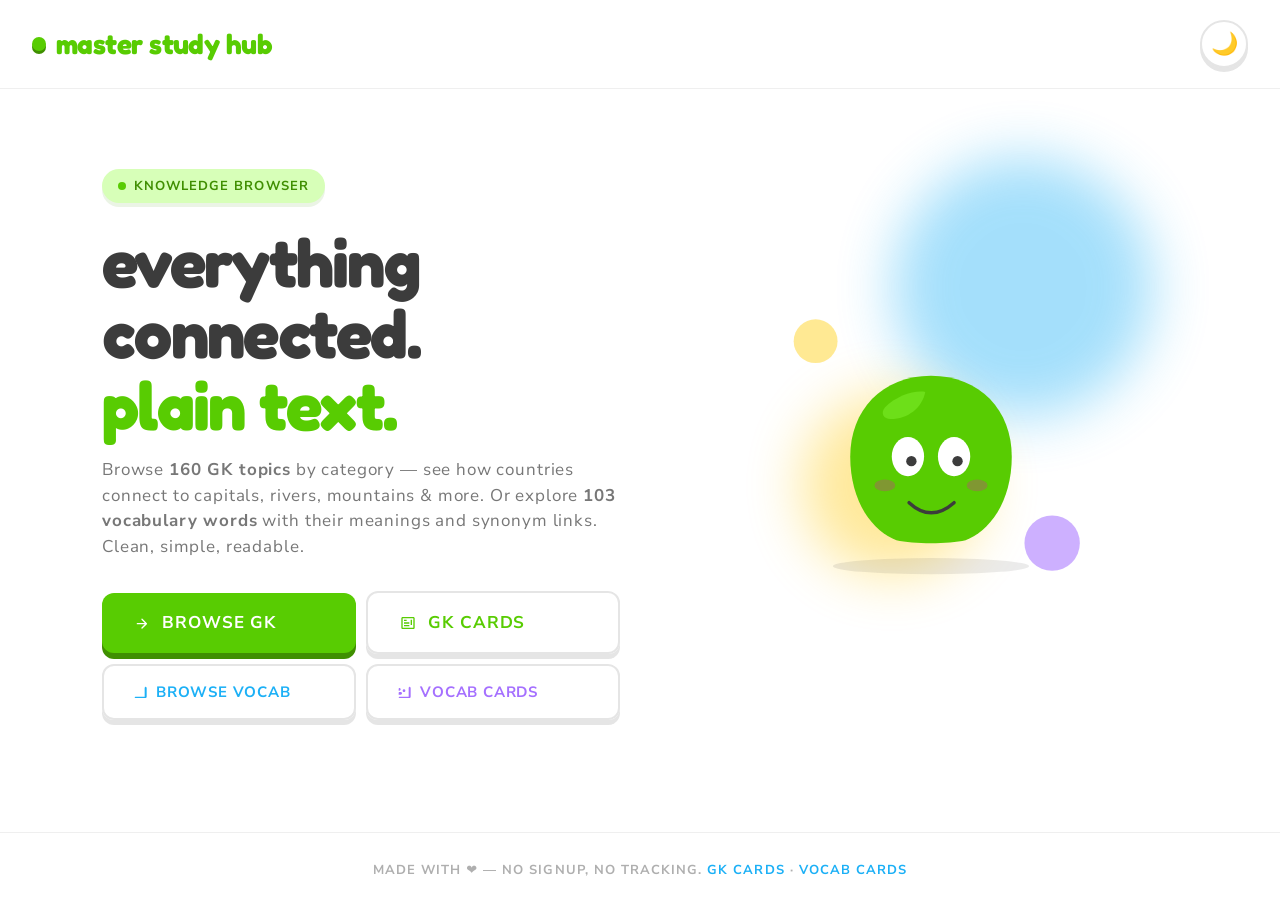
==== index.html @ 4ea1b008 "Move browsers to separate pages, keep landing page as pure hub index.html is now a clean landing pag" ====
<!DOCTYPE html>
<html lang="en">
<head>
    <meta charset="UTF-8">
    <meta name="viewport" content="width=device-width, initial-scale=1.0, viewport-fit=cover">
    <meta name="description" content="Master Study Hub — browse 160 GK topics and 103 vocabulary words with flashcard decks and connection browsers.">
    <meta name="theme-color" content="#58cc02">
    <title>Master Study Hub</title>

    <link rel="preconnect" href="https://fonts.googleapis.com">
    <link rel="preconnect" href="https://fonts.gstatic.com" crossorigin>
    <link href="https://fonts.googleapis.com/css2?family=Fredoka:wght@700&family=Nunito+Sans:wght@400;600;700;800&display=swap" rel="stylesheet">

    <link rel="stylesheet" href="./landing.css">
    <style>
        /* Hero CTA row — 4 buttons in a 2x2 grid on desktop, stacked on mobile */
        .hero-cta-row {
            display: grid !important;
            grid-template-columns: 1fr 1fr;
            gap: 10px;
            max-width: 520px;
        }

        /* Card buttons — outlined style to distinguish from browse buttons */
        .btn-cta-primary--cards {
            background: transparent !important;
            color: var(--color-duo-green) !important;
            border: 2px solid var(--color-cloud-gray) !important;
            box-shadow: 0 5px 0 var(--color-cloud-gray) !important;
        }
        .btn-cta-primary--cards:hover {
            background: var(--color-duo-green-light) !important;
            border-color: var(--color-duo-green) !important;
        }
        .btn-cta-secondary--cards {
            background: transparent !important;
            color: var(--color-grape-soda) !important;
            border: 2px solid var(--color-cloud-gray) !important;
            box-shadow: 0 5px 0 var(--color-cloud-gray) !important;
        }
        .btn-cta-secondary--cards:hover {
            background: rgba(165, 112, 255, 0.12) !important;
            border-color: var(--color-grape-soda) !important;
        }

        @media (max-width: 480px) {
            .hero-cta-row {
                grid-template-columns: 1fr;
            }
        }
    </style>
</head>
<body data-theme="light">

    <div class="page-backdrop" aria-hidden="true"></div>

    <header class="topbar" role="banner">
        <a href="./index.html" class="brand" aria-label="Master Study Hub — home">
            <span class="brand-dot" aria-hidden="true"></span>
            <span>master study hub</span>
        </a>
        <button id="theme-toggle" class="theme-toggle" type="button" aria-label="Switch to dark mode" title="Switch theme">🌙</button>
    </header>

    <main id="main-content">

        <!-- Hero -->
        <section class="hero" aria-labelledby="hero-title">
            <div class="hero-blob-layer hero-blob-layer--back" aria-hidden="true"></div>
            <div class="hero-blob-layer hero-blob-layer--mid" aria-hidden="true"></div>
            <div class="hero-copy">
                <span class="hero-eyebrow">
                    <span class="pulse" aria-hidden="true"></span>
                    <span>knowledge browser</span>
                </span>
                <h1 id="hero-title" class="hero-title">
                    <span class="hero-line" data-delay="0">everything connected.</span><br>
                    <span class="hero-line accent" data-delay="200">plain text.</span>
                </h1>
                <p class="hero-subhead">
                    Browse <strong>160 GK topics</strong> by category — see how countries connect to capitals, rivers, mountains &amp; more.
                    Or explore <strong>103 vocabulary words</strong> with their meanings and synonym links. Clean, simple, readable.
                </p>
                <div class="hero-cta-row">
                    <a class="btn-cta-primary" href="./gk-browse.html">
                        <svg width="16" height="16" viewBox="0 0 24 24" aria-hidden="true">
                            <path fill="currentColor" d="M5 12h11.17l-4.88-4.88c-.39-.39-.39-1.03 0-1.42a.9959.9959 0 0 1 1.41 0l6.59 6.59a.9959.9959 0 0 1 0 1.41l-6.59 6.59a.9959.9959 0 0 1-1.41-0.0001c-.39-.39-.39-1.02 0-1.41L16.17 14H5c-.55 0-1-.45-1-1s.45-1 1-1z"/>
                        </svg>
                        <span>Browse GK</span>
                    </a>
                    <a class="btn-cta-primary btn-cta-primary--cards" href="./gk.html">
                        <svg width="16" height="16" viewBox="0 0 24 24" aria-hidden="true">
                            <path fill="currentColor" d="M20 3H4c-1.1 0-2 .9-2 2v14c0 1.1.9 2 2 2h16c1.1 0 2-.9 2-2V5c0-1.1-.9-2-2-2zm0 16H4V5h16v14zM6 7h4v2H6zm0 4h8v2H6zm0 4h8v2H6zm10 0h2V7h-2z"/>
                        </svg>
                        <span>GK Cards</span>
                    </a>
                    <a class="btn-cta-secondary" href="./vocab-browse.html">
                        <svg width="16" height="16" viewBox="0 0 24 24" aria-hidden="true">
                            <path fill="currentColor" d="M21 4c-1.1 0-2 .9-2 2v13H5c-.55 0-1 .45-1 1s.45 1 1 1h15c1.1 0 2-.9 2-2V6c0-1.1-.9-2-2-2z"/>
                        </svg>
                        <span>Browse Vocab</span>
                    </a>
                    <a class="btn-cta-secondary btn-cta-secondary--cards" href="./vocab.html">
                        <svg width="16" height="16" viewBox="0 0 24 24" aria-hidden="true">
                            <path fill="currentColor" d="M21 4c-1.1 0-2 .9-2 2v13H5c-.55 0-1 .45-1 1s.45 1 1 1h15c1.1 0 2-.9 2-2V6c0-1.1-.9-2-2-2zm-9 4c1.1 0 2 .9 2 2s-.9 2-2 2-2-.9-2-2 .9-2 2-2zM5 6c1.1 0 2 .9 2 2s-.9 2-2 2H4V7c0-.55.45-1 1-1zm0 6h2c1.1 0 2 .9 2 2s-.9 2-2 2H4v-3c0-.55.45-1 1-1z"/>
                        </svg>
                        <span>Vocab Cards</span>
                    </a>
                </div>
            </div>
            <div class="hero-art" aria-hidden="true">
                <svg viewBox="0 0 520 520" xmlns="http://www.w3.org/2000/svg">
                    <circle class="float-a" cx="60" cy="80" r="38" fill="#ffe066" opacity="0.7"/>
                    <circle class="float-b" cx="470" cy="430" r="48" fill="#a570ff" opacity="0.55"/>
                    <ellipse cx="260" cy="470" rx="170" ry="14" fill="#3c3c3c" opacity="0.10"/>
                    <g class="float-c" transform-origin="260 290">
                        <path d="M120 280 C120 200, 175 140, 260 140 C345 140, 400 200, 400 280 C400 360, 360 410, 320 425 C290 432, 230 432, 200 425 C160 410, 120 360, 120 280 Z" fill="#58cc02"/>
                        <path d="M180 195 C200 175, 230 165, 250 168 C245 195, 220 215, 190 215 C178 215, 172 205, 180 195 Z" fill="#7fee2c" opacity="0.55"/>
                        <ellipse cx="220" cy="280" rx="28" ry="34" fill="#ffffff"/>
                        <ellipse cx="300" cy="280" rx="28" ry="34" fill="#ffffff"/>
                        <circle cx="226" cy="288" r="9" fill="#3c3c3c"/>
                        <circle cx="306" cy="288" r="9" fill="#3c3c3c"/>
                        <ellipse cx="180" cy="330" rx="18" ry="10" fill="#cc348d" opacity="0.35"/>
                        <ellipse cx="340" cy="330" rx="18" ry="10" fill="#cc348d" opacity="0.35"/>
                        <path d="M222 360 Q260 395 300 360" fill="none" stroke="#3c3c3c" stroke-width="6" stroke-linecap="round"/>
                    </g>
                </svg>
            </div>
        </section>

    </main>

    <footer class="landing-footer" role="contentinfo">
        Made with <span aria-hidden="true">❤️</span> — no signup, no tracking.
        <a href="./gk.html">GK Cards</a> · <a href="./vocab.html">Vocab Cards</a>
    </footer>

    <script src="./landing.js"></script>
</body>
</html>
---- landing.css ----
/* landing.css — Landing / login page stylesheet.
 *
 * SELF-CONTAINED: does NOT @import styles.css. styles.css declares
 * body-level mobile-app constraints (overflow:hidden, height:100dvh,
 * display:flex, justify-content:center). The landing page is a
 * scrolling marketing layout, so we ship our own :root tokens and
 * our own body styles. Both files re-declare the same Duolingo-
 * inspired colors (--color-duo-green etc.) coming from
 * design/variables.css — the duplication is intentional so each
 * page boots correctly when opened standalone on file://.
 *
 * No new tokens are introduced into /design. New scoped tokens
 * for the landing page (shadows, gradients, motion) live ONLY
 * inside this file so the design system stays untouched per
 * rules.md Section 5 / minimal-scope.
 */

/* ================================================================
   ANIMATION SYSTEM — Layered parallax, 3D tilt, scroll reveals
   ================================================================ */

/* --- 1. Design Tokens (scoped re-declaration) --- */
:root {
    /* From design/DESIGN.md — same values used everywhere */
    --color-duo-green: #58cc02;
    --color-sky-blue: #1cb0f6;
    --color-duo-green-light: #d7ffb8;
    --color-sunshine-yellow: #ffc700;
    --color-grape-soda: #a570ff;
    --color-bubblegum-pink: #cc348d;
    --color-snow-white: #ffffff;
    --color-cloud-gray: #e5e5e5;
    --color-silver: #afafaf;
    --color-graphite: #777777;
    --color-charcoal: #4b4b4b;
    --color-almost-black: #3c3c3c;

    /* Deeper hue for the 3D-button solid bottom shadow */
    --shadow-primary-green: #3f8f01;
    --shadow-primary-blue: #0e8fcc;

    /* Deeper / darker variants of duo-green & yellow used as hover
       backgrounds and stat-tile text colors. Scoped to :root in
       landing.css; design/variables.css is untouched per rules.md §5. */
    --color-duo-green-dark: #4eb002;
    --color-shadow-primary-green: #3f8f01;
    --color-sunshine-yellow-darker: #d18b00;

    /* Typography — same fallbacks as styles.css (no real 'feather' or
       'din-round' fonts; we substitute Fredoka and Nunito Sans from
       Google Fonts on the landing page) */
    --font-feather: 'Fredoka', ui-sans-serif, system-ui, -apple-system, BlinkMacSystemFont, "Segoe UI", Roboto, sans-serif;
    --font-din-round: 'Nunito Sans', ui-sans-serif, system-ui, -apple-system, BlinkMacSystemFont, "Segoe UI", Roboto, sans-serif;

    /* Layout knobs */
    --radius-xl: 16px;
    --radius-buttons: 12px;
    --radius-cards: 16px;

    /* Scoped landing-only tokens — DO NOT promote to /design */
    --motion-press-translate: 5px;
    --motion-rise-distance: 24px;
}

/* --- 2. Reset / base --- */
*, *::before, *::after { box-sizing: border-box; }

html, body {
    margin: 0;
    padding: 0;
    background-color: var(--color-snow-white);
    color: var(--color-almost-black);
    font-family: var(--font-din-round);
    letter-spacing: 0.053em;
    -webkit-font-smoothing: antialiased;
    -webkit-text-size-adjust: 100%;
    scroll-behavior: smooth;
}

body {
    min-height: 100dvh;
    overflow-x: hidden;
}

/* Subtle dotted/lined grain on the page so it does not feel sterile.
   Built with radial-gradient — no network fetch, no extra HTTP cache
   partition, no extension drift. Reads as "playful background" not
   "office letterhead". */
.page-backdrop {
    position: fixed;
    inset: 0;
    z-index: -2;
    background-color: var(--color-snow-white);
    background-image:
        radial-gradient(circle at 12% 8%, rgba(88, 204, 2, 0.08) 0, transparent 35%),
        radial-gradient(circle at 92% 12%, rgba(28, 176, 246, 0.07) 0, transparent 38%),
        radial-gradient(circle at 8% 92%, rgba(255, 199, 0, 0.10) 0, transparent 30%),
        radial-gradient(circle at 88% 88%, rgba(165, 112, 255, 0.10) 0, transparent 30%);
    pointer-events: none;
}

a { color: var(--color-sky-blue); text-decoration: none; }

/* --- 3. Top bar (minimal — theme toggle + brand) --- */
.topbar {
    position: sticky;
    top: 0;
    z-index: 50;
    display: flex;
    align-items: center;
    justify-content: space-between;
    padding: 20px 32px;
    background: rgba(255, 255, 255, 0.85);
    backdrop-filter: saturate(180%) blur(12px);
    -webkit-backdrop-filter: saturate(180%) blur(12px);
    border-bottom: 1px solid rgba(229, 229, 229, 0.6);
    gap: 16px;
}

.brand {
    font-family: var(--font-feather);
    font-size: 28px;
    font-weight: 700;
    color: var(--color-duo-green);
    letter-spacing: -0.02em;
    display: inline-flex;
    align-items: center;
    gap: 10px;
}

.brand-dot {
    width: 14px;
    height: 14px;
    border-radius: 50%;
    background: var(--color-duo-green);
    box-shadow: 0 3px 0 var(--shadow-primary-green);
    display: inline-block;
}

.theme-toggle {
    background: var(--color-snow-white);
    border: 2px solid var(--color-cloud-gray);
    width: 48px;
    height: 48px;
    border-radius: 50%;
    font-size: 22px;
    cursor: pointer;
    display: inline-flex;
    align-items: center;
    justify-content: center;
    transition: transform 0.15s ease, box-shadow 0.15s ease, background-color 0.2s ease;
    color: var(--color-almost-black);
    box-shadow: 0 4px 0 var(--color-cloud-gray);
    font-family: var(--font-din-round);
    padding: 0;
}

.theme-toggle:hover {
    background: var(--color-duo-green-light);
}

.theme-toggle:active, .theme-toggle.is-pressed {
    transform: translateY(4px);
    box-shadow: 0 0 0 transparent;
}

/* --- 4. Hero --- */
.hero {
    position: relative;
    width: 100%;
    max-width: var(--page-max-width, 1140px);
    margin: 0 auto;
    padding: 80px 32px 48px;
    display: grid;
    grid-template-columns: 1.05fr 1fr;
    gap: 64px;
    align-items: center;
    overflow: hidden;
}.hero-copy { position: relative; z-index: 3; }

/* Parallax layers inside hero */
.hero-blob-layer {
    position: absolute;
    border-radius: 50%;
    filter: blur(28px);
    opacity: 0.40;
    pointer-events: none;
    will-change: transform;
    transition: transform 0.1s linear;
}
.hero-blob-layer--back {
    width: 260px; height: 260px;
    background: var(--color-sky-blue);
    top: 10%; right: 5%;
    z-index: 0;
    animation: blobFloat 8s ease-in-out infinite;
    transform: translateY(var(--parallax-0, 0));
}
.hero-blob-layer--mid {
    width: 180px; height: 180px;
    background: var(--color-sunshine-yellow);
    top: 45%; right: 20%;
    z-index: 1;
    animation: blobFloat 6s ease-in-out infinite 1s;
    transform: translateY(var(--parallax-1, 0));
}

@keyframes heroInLeft {
    from { opacity: 0; transform: translateY(20px); }
    to   { opacity: 1; transform: translateY(0); }
}

.hero-eyebrow {
    display: inline-flex;
    align-items: center;
    gap: 8px;
    padding: 8px 16px;
    border-radius: 999px;
    background: var(--color-duo-green-light);
    color: var(--shadow-primary-green);
    font-weight: 700;
    font-size: 13px;
    text-transform: uppercase;
    letter-spacing: 0.08em;
    box-shadow: 0 4px 0 rgba(63, 143, 1, 0.10);
    animation: popIn 0.5s cubic-bezier(0.16, 1, 0.3, 1) 0.05s both;
}

.hero-eyebrow .pulse {
    width: 8px; height: 8px; border-radius: 50%;
    background: var(--color-duo-green);
    box-shadow: 0 0 0 0 rgba(88, 204, 2, 0.45);
    animation: pulseDot 1.6s ease-in-out infinite;
}
@keyframes pulseDot {
    0%   { box-shadow: 0 0 0 0 rgba(88, 204, 2, 0.45); }
    70%  { box-shadow: 0 0 0 10px rgba(88, 204, 2, 0); }
    100% { box-shadow: 0 0 0 0 rgba(88, 204, 2, 0); }
}

.hero-title {
    font-family: var(--font-feather);
    font-weight: 700;
    font-size: clamp(44px, 6vw, 68px);
    line-height: 1.05;
    letter-spacing: -0.025em;
    color: var(--color-almost-black);
    margin: 24px 0 16px;
}

.hero-title .accent {
    color: var(--color-duo-green);
}

.hero-title .accent-blue {
    color: var(--color-sky-blue);
}

.hero-subhead {
    font-size: 17px;
    line-height: 1.5;
    color: var(--color-graphite);
    margin: 0 0 32px;
    max-width: 520px;
    opacity: 0;
    animation: revealUp 0.6s cubic-bezier(0.16, 1, 0.3, 1) 0.55s both;
}

.hero-cta-row {
    display: flex;
    flex-wrap: wrap;
    align-items: center;
    gap: 16px;
    opacity: 0;
    animation: revealUp 0.6s cubic-bezier(0.16, 1, 0.3, 1) 0.70s both;
}

.btn-cta-primary {
    display: inline-flex;
    align-items: center;
    gap: 12px;
    padding: 18px 32px;
    background-color: var(--color-duo-green);
    color: var(--color-snow-white);
    font-family: var(--font-din-round);
    font-weight: 700;
    font-size: 17px;
    letter-spacing: 0.053em;
    text-transform: uppercase;
    border-radius: var(--radius-buttons);
    border: none;
    cursor: pointer;
    box-shadow: 0 6px 0 var(--shadow-primary-green);
    transition: transform 0.12s ease, box-shadow 0.12s ease, background-color 0.2s ease;
    text-decoration: none;
    min-height: 60px;
}

.btn-cta-primary:hover { background-color: var(--color-duo-green-dark); }
.btn-cta-primary:active, .btn-cta-primary.is-pressed {
    transform: translateY(6px);
    box-shadow: 0 0 0 transparent;
}

.btn-cta-secondary {
    display: inline-flex;
    align-items: center;
    gap: 8px;
    padding: 16px 28px;
    background: transparent;
    color: var(--color-sky-blue);
    font-family: var(--font-din-round);
    font-weight: 700;
    font-size: 15px;
    letter-spacing: 0.053em;
    text-transform: uppercase;
    border-radius: var(--radius-buttons);
    border: 2px solid var(--color-cloud-gray);
    cursor: pointer;
    text-decoration: none;
    transition: transform 0.12s ease, box-shadow 0.12s ease, background-color 0.2s ease, border-color 0.2s ease;
    box-shadow: 0 5px 0 var(--color-cloud-gray);
    min-height: 56px;
}

.btn-cta-secondary:hover {
    background: rgba(28, 176, 246, 0.06);
    border-color: var(--color-sky-blue);
}
.btn-cta-secondary:active, .btn-cta-secondary.is-pressed {
    transform: translateY(5px);
    box-shadow: 0 0 0 transparent;
}

.hero-trust {
    display: flex;
    align-items: center;
    gap: 14px;
    margin-top: 28px;
    font-size: 13px;
    color: var(--color-graphite);
    font-weight: 700;
    text-transform: uppercase;
    letter-spacing: 0.08em;
    opacity: 0;
    animation: revealUp 0.6s cubic-bezier(0.16, 1, 0.3, 1) 0.85s both;
}

/* Avatar stagger pop-in */
.avatar-stack .avatar:nth-child(1) { animation: popIn 0.4s cubic-bezier(0.16, 1, 0.3, 1) 0.90s both; }
.avatar-stack .avatar:nth-child(2) { animation: popIn 0.4s cubic-bezier(0.16, 1, 0.3, 1) 0.98s both; }
.avatar-stack .avatar:nth-child(3) { animation: popIn 0.4s cubic-bezier(0.16, 1, 0.3, 1) 1.06s both; }
.avatar-stack .avatar:nth-child(4) { animation: popIn 0.4s cubic-bezier(0.16, 1, 0.3, 1) 1.14s both; }

.avatar-stack {
    display: inline-flex;
}
.avatar-stack .avatar {
    width: 28px;
    height: 28px;
    border-radius: 50%;
    border: 2px solid var(--color-snow-white);
    margin-left: -8px;
    display: inline-flex;
    align-items: center;
    justify-content: center;
    font-size: 12px;
    color: var(--color-snow-white);
    font-weight: 700;
}
.avatar-stack .avatar:first-child { margin-left: 0; }
.av-1 { background: var(--color-duo-green); }
.av-2 { background: var(--color-sky-blue); }
.av-3 { background: var(--color-grape-soda); }
.av-4 { background: var(--color-bubblegum-pink); }

/* --- 5. Hero illustration (inline SVG) --- */
.hero-art {
    position: relative;
    z-index: 2;
    aspect-ratio: 1 / 1;
    max-width: 520px;
    margin: 0 auto;
    animation: heroInRight 0.8s cubic-bezier(0.16, 1, 0.3, 1) 0.1s both;
}

@keyframes heroInRight {
    from { opacity: 0; transform: translateY(28px) scale(0.96); }
    to   { opacity: 1; transform: translateY(0) scale(1); }
}

.hero-art svg {
    width: 100%;
    height: auto;
    display: block;
    overflow: visible;
}

/* Dramatic floating motion on the secondary blobs. */
.hero-art .float-a { animation: floatA 3s ease-in-out infinite; transform-origin: center; }
.hero-art .float-b { animation: floatB 4s ease-in-out infinite 0.5s; transform-origin: center; }
.hero-art .float-c { animation: floatC 3.5s ease-in-out infinite 1s; transform-origin: center; }

@keyframes floatA { 0%, 100% { transform: translateY(0) rotate(0deg); } 50% { transform: translateY(-16px) rotate(4deg); } }
@keyframes floatB { 0%, 100% { transform: translateY(0) rotate(0deg); } 50% { transform: translateY(14px) rotate(-3deg); } }
@keyframes floatC { 0%, 100% { transform: rotate(-5deg) translateY(0); } 50% { transform: rotate(5deg) translateY(-8px); } }

/* Lightning bolt sparkle */
.hero-art g[transform*="translate(370 175)"] {
    animation: lightningSpark 2s ease-in-out infinite;
    transform-origin: 370px 175px;
}
@keyframes lightningSpark {
    0%, 90%, 100% { opacity: 1; transform: translate(370px, 175px) scale(1); }
    95% { opacity: 0.6; transform: translate(370px, 175px) scale(1.15); }
}

/* Stars twinkle */
.hero-art g.float-a[fill="#ffc700"] { animation: twinkle 2.5s ease-in-out infinite; }
.hero-art g.float-b[fill="#cc348d"] { animation: twinkle 3s ease-in-out infinite 1s; }
@keyframes twinkle {
    0%, 100% { opacity: 1; transform: scale(1); }
    50% { opacity: 0.5; transform: scale(0.8); }
}

/* --- 6. Stats row --- */
.stats-row {
    display: grid;
    grid-template-columns: repeat(3, 1fr);
    gap: 16px;
    margin-top: 48px;
}

.stat-tile {
    background: var(--color-snow-white);
    border: 2px solid var(--color-cloud-gray);
    border-radius: var(--radius-cards);
    padding: 24px 20px;
    text-align: center;
    transition: transform 0.25s cubic-bezier(0.16, 1, 0.3, 1), box-shadow 0.25s ease, border-color 0.25s ease;
    opacity: 0;
}
.stat-tile.is-visible {
    animation: statPop 0.6s cubic-bezier(0.16, 1, 0.3, 1) both;
}
.stat-tile:nth-child(1).is-visible { animation-delay: 0.10s; --base-rotate: -2deg; }
.stat-tile:nth-child(2).is-visible { animation-delay: 0.22s; --base-rotate: 1deg; }
.stat-tile:nth-child(3).is-visible { animation-delay: 0.34s; --base-rotate: -1deg; }

.stat-tile:hover {
    transform: translateY(-6px) rotate(0deg);
    box-shadow: 0 12px 0 rgba(63, 143, 1, 0.10), 0 24px 40px -12px rgba(0, 0, 0, 0.14);
    border-color: var(--color-duo-green-light);
}

.stat-value {
    font-family: var(--font-feather);
    font-weight: 700;
    font-size: 32px;
    color: var(--color-duo-green);
    letter-spacing: -0.02em;
    line-height: 1.1;
}

.stat-tile--blue .stat-value { color: var(--color-sky-blue); }
.stat-tile--yellow .stat-value { color: var(--color-sunshine-yellow-darker); }

.stat-label {
    font-size: 13px;
    font-weight: 700;
    color: var(--color-silver);
    text-transform: uppercase;
    letter-spacing: 0.08em;
    margin-top: 8px;
}

/* --- 7. Footer --- */
.landing-footer {
    width: 100%;
    border-top: 1px solid rgba(229, 229, 229, 0.6);
    padding: 28px 32px;
    margin-top: 64px;
    text-align: center;
    color: var(--color-silver);
    font-size: 13px;
    font-weight: 700;
    text-transform: uppercase;
    letter-spacing: 0.08em;
}

.landing-footer a {
    color: var(--color-sky-blue);
    font-weight: 700;
}

/* ---- Animation Keyframes ---- */
@keyframes revealUp {
    from { opacity: 0; transform: translateY(40px) scale(0.97); }
    to   { opacity: 1; transform: translateY(0) scale(1); }
}
@keyframes popIn {
    0%   { opacity: 0; transform: scale(0.5); }
    70%  { opacity: 1; transform: scale(1.08); }
    100% { opacity: 1; transform: scale(1); }
}
@keyframes blobFloat {
    0%, 100% { transform: translate(0, 0) rotate(0deg); }
    25%  { transform: translate(8px, -12px) rotate(2deg); }
    50%  { transform: translate(-4px, -18px) rotate(-1deg); }
    75%  { transform: translate(12px, -6px) rotate(1deg); }
}
@keyframes statPop {
    0%   { opacity: 0; transform: translateY(30px) rotate(var(--base-rotate, 0deg)) scale(0.9); }
    60%  { opacity: 1; transform: translateY(-4px) rotate(var(--base-rotate, 0deg)) scale(1.03); }
    100% { opacity: 1; transform: translateY(0) rotate(var(--base-rotate, 0deg)) scale(1); }
}



/* ---- Hero Line Animation ---- */
.hero-line {
    display: inline-block;
    vertical-align: top;
    opacity: 0;
    transform: translateY(40px);
    animation: revealUp 0.7s cubic-bezier(0.16, 1, 0.3, 1) forwards;
}
.hero-line[data-delay="0"]   { animation-delay: 0.15s; }
.hero-line[data-delay="200"] { animation-delay: 0.40s; }

/* --- 10. Responsive --- */
@media (max-width: 960px) {
    .hero {
        grid-template-columns: 1fr;
        padding: 48px 24px 32px;
        gap: 32px;
        text-align: center;
    }
    .hero-copy { order: 1; }
    .hero-art { order: 0; max-width: 360px; }
    .hero-subhead { margin-left: auto; margin-right: auto; }
    .hero-cta-row { justify-content: center; }
    .hero-trust { justify-content: center; }
    .stats-row { grid-template-columns: 1fr; }
    .topbar { padding: 14px 20px; }
    .hero-blob-layer { display: none; }
}

@media (max-width: 480px) {
    .hero-title { font-size: 40px; }
    .hero-cta-row { flex-direction: column; align-items: stretch; }
    .btn-cta-primary, .btn-cta-secondary { width: 100%; justify-content: center; }

}

/* --- 10. Reduced motion --- */
@media (prefers-reduced-motion: reduce) {
    *, *::before, *::after {
        animation-duration: 0.001s !important;
        animation-iteration-count: 1 !important;
        transition-duration: 0.001s !important;
    }
    .hero-art .float-a, .hero-art .float-b, .hero-art .float-c,
    .hero-blob-layer {
        animation: none !important;
    }
    .hero-eyebrow .pulse {
        animation: none !important;
        box-shadow: none !important;
    }
    .reveal, .reveal-left, .reveal-right, .reveal-scale {
        opacity: 1 !important;
        transform: none !important;
    }
    .stat-tile { opacity: 1 !important; transform: none !important; }
    .hero-blob-layer { transform: none !important; }
    .hero-line, .hero-eyebrow, .hero-subhead, .hero-cta-row, .hero-trust, .avatar-stack .avatar {
        animation: none !important;
        opacity: 1 !important;
        transform: none !important;
    }
}

/* --- 11. Dark theme (landing only — gk.html is still light-only) --- */
[data-theme="dark"] {
    --color-snow-white: #0f172a;
    --color-almost-black: #f8fafc;
    --color-graphite: #cbd5e1;
    --color-cloud-gray: #1e293b;
    --color-silver: #64748b;
    --color-charcoal: #cbd5e1;
    --color-duo-green-light: rgba(88, 204, 2, 0.10);
}

[data-theme="dark"] body {
    background-color: var(--color-snow-white);
}

[data-theme="dark"] .topbar {
    background: rgba(15, 23, 42, 0.85);
    border-bottom-color: rgba(30, 41, 59, 0.6);
}
[data-theme="dark"] .page-backdrop {
    background-color: var(--color-snow-white);
    background-image:
        radial-gradient(circle at 12% 8%, rgba(88, 204, 2, 0.10) 0, transparent 35%),
        radial-gradient(circle at 92% 12%, rgba(28, 176, 246, 0.10) 0, transparent 38%),
        radial-gradient(circle at 8% 92%, rgba(255, 199, 0, 0.08) 0, transparent 30%),
        radial-gradient(circle at 88% 88%, rgba(165, 112, 255, 0.10) 0, transparent 30%);
}

[data-theme="dark"] .stat-tile {
    background: #1e293b;
    border-color: #334155;
}

[data-theme="dark"] .landing-footer {
    border-top-color: rgba(30, 41, 59, 0.6);
}
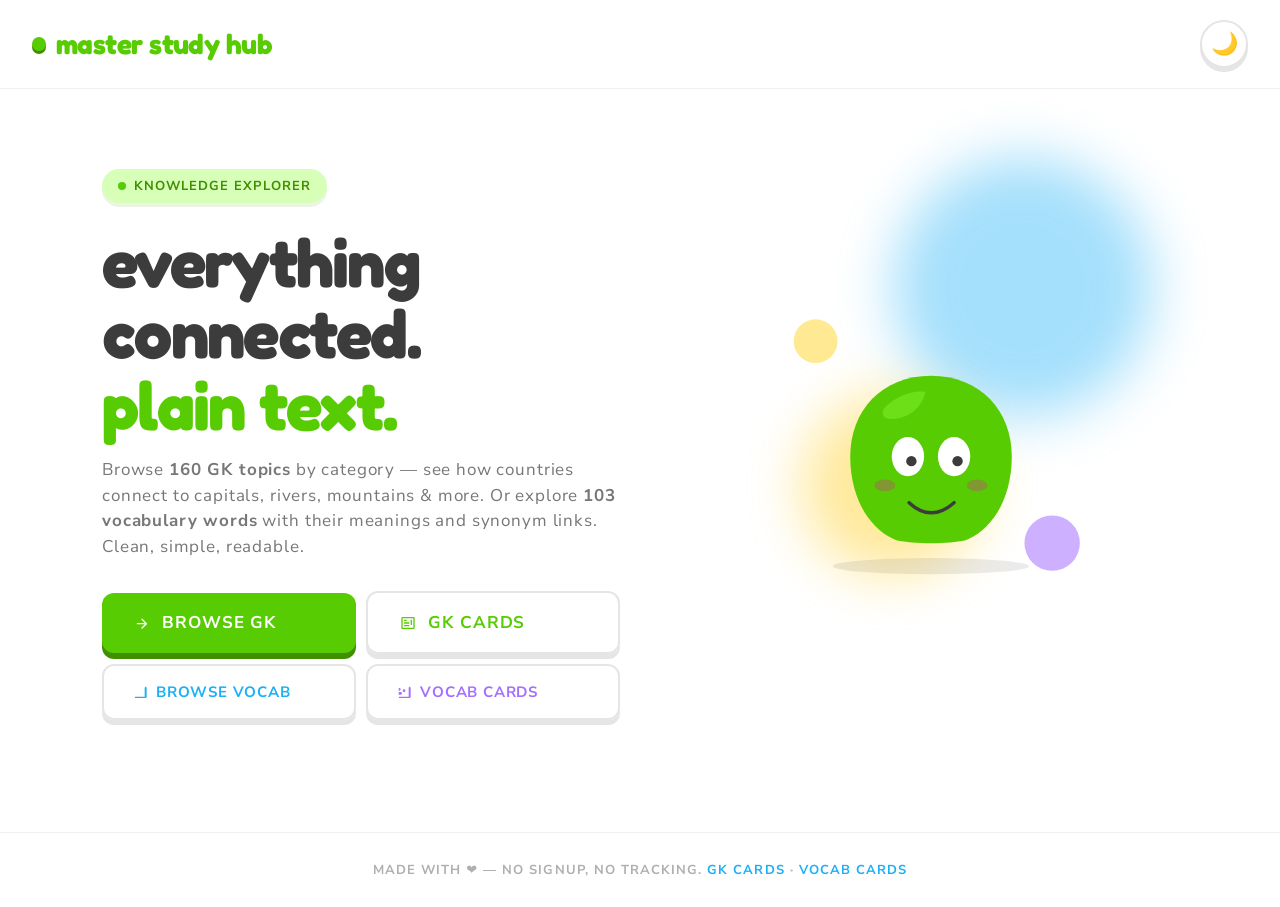
==== commit 94c4807e: "add word" ====
--- a/index.html
+++ b/index.html
@@ -71,7 +71,7 @@
             <div class="hero-copy">
                 <span class="hero-eyebrow">
                     <span class="pulse" aria-hidden="true"></span>
-                    <span>knowledge browser</span>
+                    <span>knowledge explorer</span>
                 </span>
                 <h1 id="hero-title" class="hero-title">
                     <span class="hero-line" data-delay="0">everything connected.</span><br>
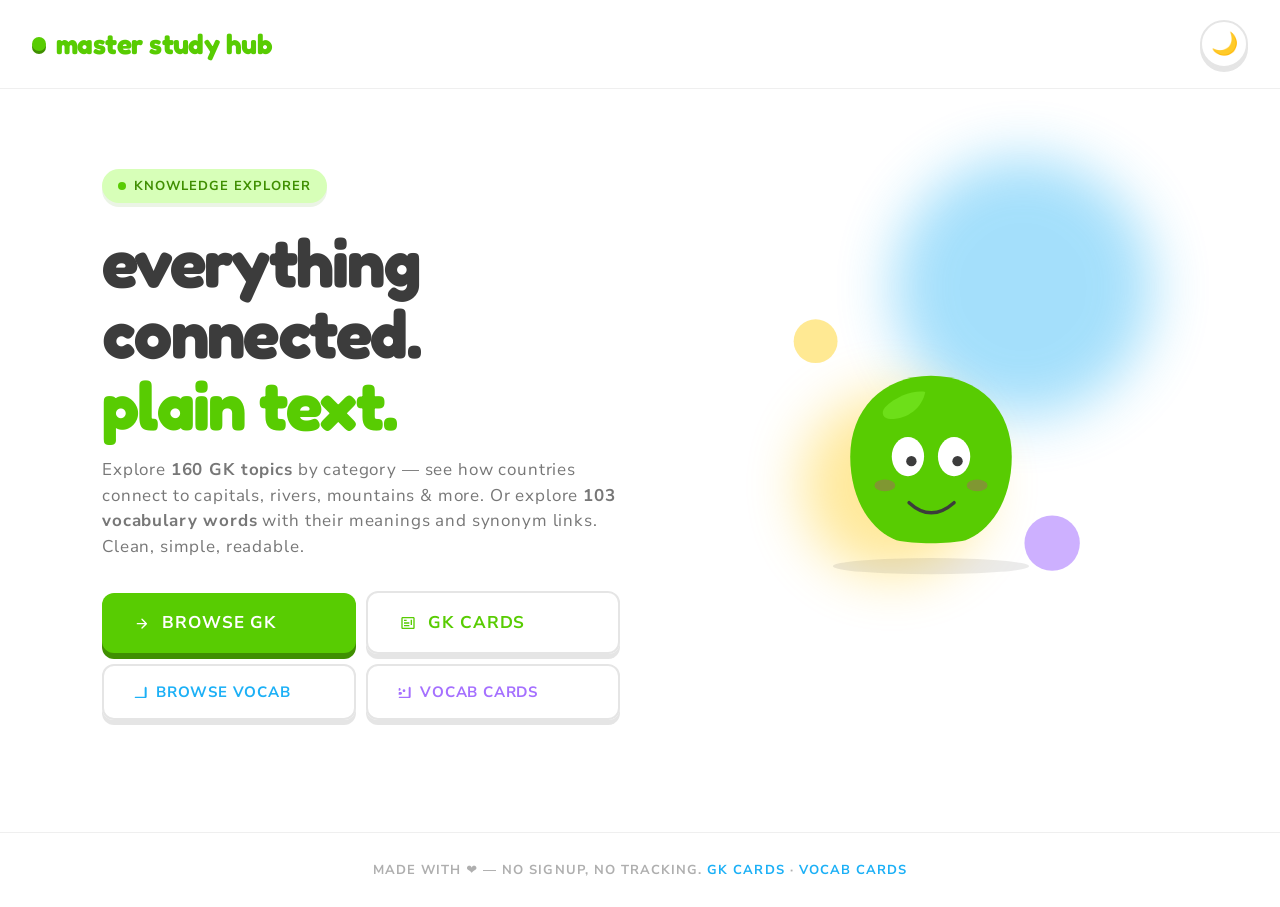
==== commit ad89d49d: "add word" ====
--- a/index.html
+++ b/index.html
@@ -78,7 +78,7 @@
                     <span class="hero-line accent" data-delay="200">plain text.</span>
                 </h1>
                 <p class="hero-subhead">
-                    Browse <strong>160 GK topics</strong> by category — see how countries connect to capitals, rivers, mountains &amp; more.
+                    Explore <strong>160 GK topics</strong> by category — see how countries connect to capitals, rivers, mountains &amp; more.
                     Or explore <strong>103 vocabulary words</strong> with their meanings and synonym links. Clean, simple, readable.
                 </p>
                 <div class="hero-cta-row">
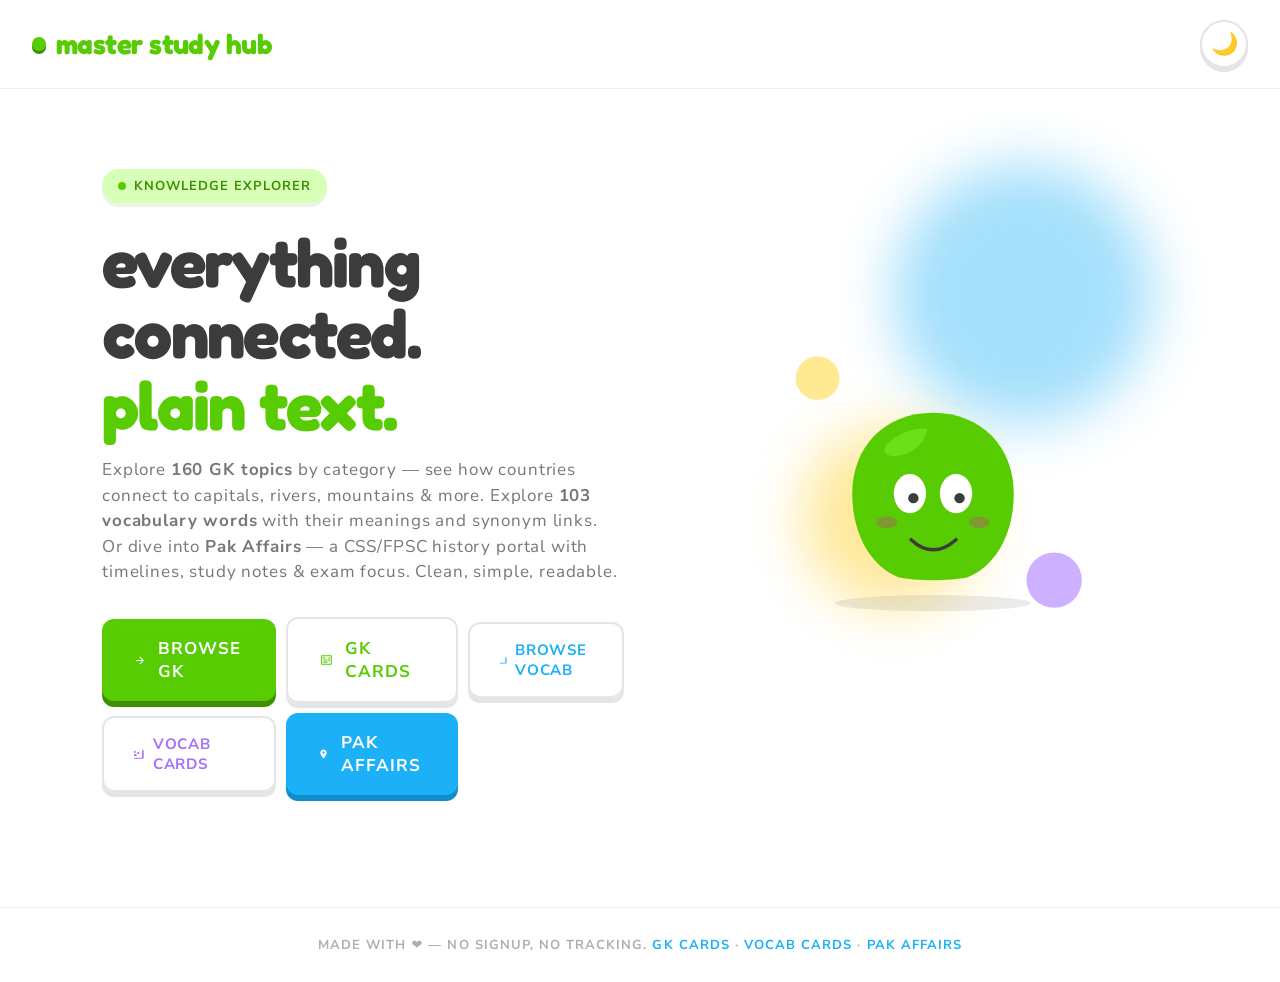
==== commit d7cbaea1: "Add Pak Affairs feature: Subcontinent History & FPSC Study Portal - Add pak-affairs.html: Full self-" ====
--- a/index.html
+++ b/index.html
@@ -3,7 +3,7 @@
 <head>
     <meta charset="UTF-8">
     <meta name="viewport" content="width=device-width, initial-scale=1.0, viewport-fit=cover">
-    <meta name="description" content="Master Study Hub — browse 160 GK topics and 103 vocabulary words with flashcard decks and connection browsers.">
+    <meta name="description" content="Master Study Hub — browse 160 GK topics, 103 vocabulary words with flashcard decks and connection browsers, and a Subcontinent History FPSC study portal.">
     <meta name="theme-color" content="#58cc02">
     <title>Master Study Hub</title>
 
@@ -16,9 +16,12 @@
         /* Hero CTA row — 4 buttons in a 2x2 grid on desktop, stacked on mobile */
         .hero-cta-row {
             display: grid !important;
-            grid-template-columns: 1fr 1fr;
+            grid-template-columns: 1fr 1fr 1fr;
             gap: 10px;
-            max-width: 520px;
+            max-width: 640px;
+        }
+        .hero-cta-row .btn-pak-affairs {
+            grid-column: 2;
         }
 
         /* Card buttons — outlined style to distinguish from browse buttons */
@@ -46,6 +49,9 @@
         @media (max-width: 480px) {
             .hero-cta-row {
                 grid-template-columns: 1fr;
+            }
+            .hero-cta-row .btn-pak-affairs {
+                grid-column: auto;
             }
         }
     </style>
@@ -79,7 +85,7 @@
                 </h1>
                 <p class="hero-subhead">
                     Explore <strong>160 GK topics</strong> by category — see how countries connect to capitals, rivers, mountains &amp; more.
-                    Or explore <strong>103 vocabulary words</strong> with their meanings and synonym links. Clean, simple, readable.
+                    Explore <strong>103 vocabulary words</strong> with their meanings and synonym links. Or dive into <strong>Pak Affairs</strong> — a CSS/FPSC history portal with timelines, study notes &amp; exam focus. Clean, simple, readable.
                 </p>
                 <div class="hero-cta-row">
                     <a class="btn-cta-primary" href="./gk-browse.html">
@@ -105,6 +111,12 @@
                             <path fill="currentColor" d="M21 4c-1.1 0-2 .9-2 2v13H5c-.55 0-1 .45-1 1s.45 1 1 1h15c1.1 0 2-.9 2-2V6c0-1.1-.9-2-2-2zm-9 4c1.1 0 2 .9 2 2s-.9 2-2 2-2-.9-2-2 .9-2 2-2zM5 6c1.1 0 2 .9 2 2s-.9 2-2 2H4V7c0-.55.45-1 1-1zm0 6h2c1.1 0 2 .9 2 2s-.9 2-2 2H4v-3c0-.55.45-1 1-1z"/>
                         </svg>
                         <span>Vocab Cards</span>
+                    </a>
+                    <a class="btn-cta-primary btn-pak-affairs" href="./pak-affairs.html" style="background: var(--color-sky-blue) !important; box-shadow: 0 6px 0 var(--shadow-primary-blue) !important;">
+                        <svg width="16" height="16" viewBox="0 0 24 24" aria-hidden="true">
+                            <path fill="currentColor" d="M12 2C8.13 2 5 5.13 5 9c0 5.25 7 13 7 13s7-7.75 7-13c0-3.87-3.13-7-7-7zm0 9.5c-1.38 0-2.5-1.12-2.5-2.5s1.12-2.5 2.5-2.5 2.5 1.12 2.5 2.5-1.12 2.5-2.5 2.5z"/>
+                        </svg>
+                        <span>Pak Affairs</span>
                     </a>
                 </div>
             </div>
@@ -132,7 +144,7 @@
 
     <footer class="landing-footer" role="contentinfo">
         Made with <span aria-hidden="true">❤️</span> — no signup, no tracking.
-        <a href="./gk.html">GK Cards</a> · <a href="./vocab.html">Vocab Cards</a>
+        <a href="./gk.html">GK Cards</a> · <a href="./vocab.html">Vocab Cards</a> · <a href="./pak-affairs.html">Pak Affairs</a>
     </footer>
 
     <script src="./landing.js"></script>
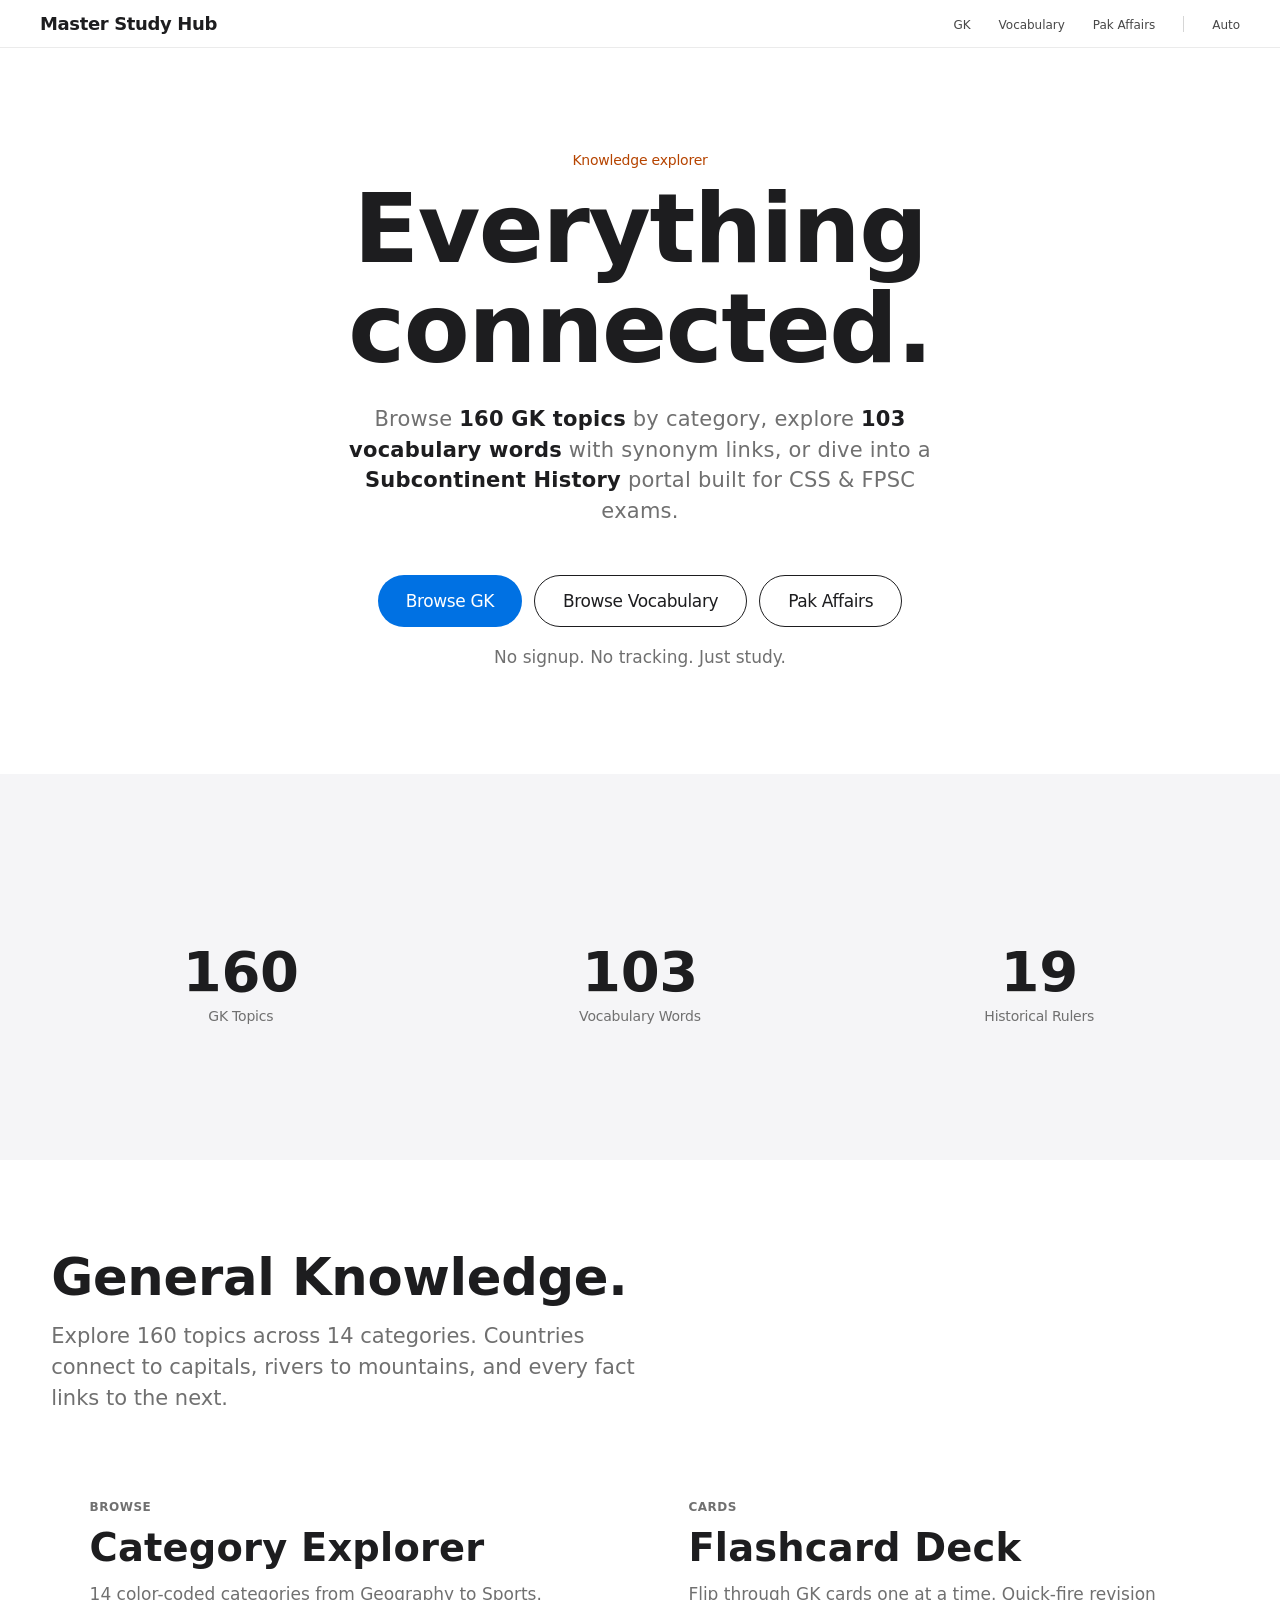
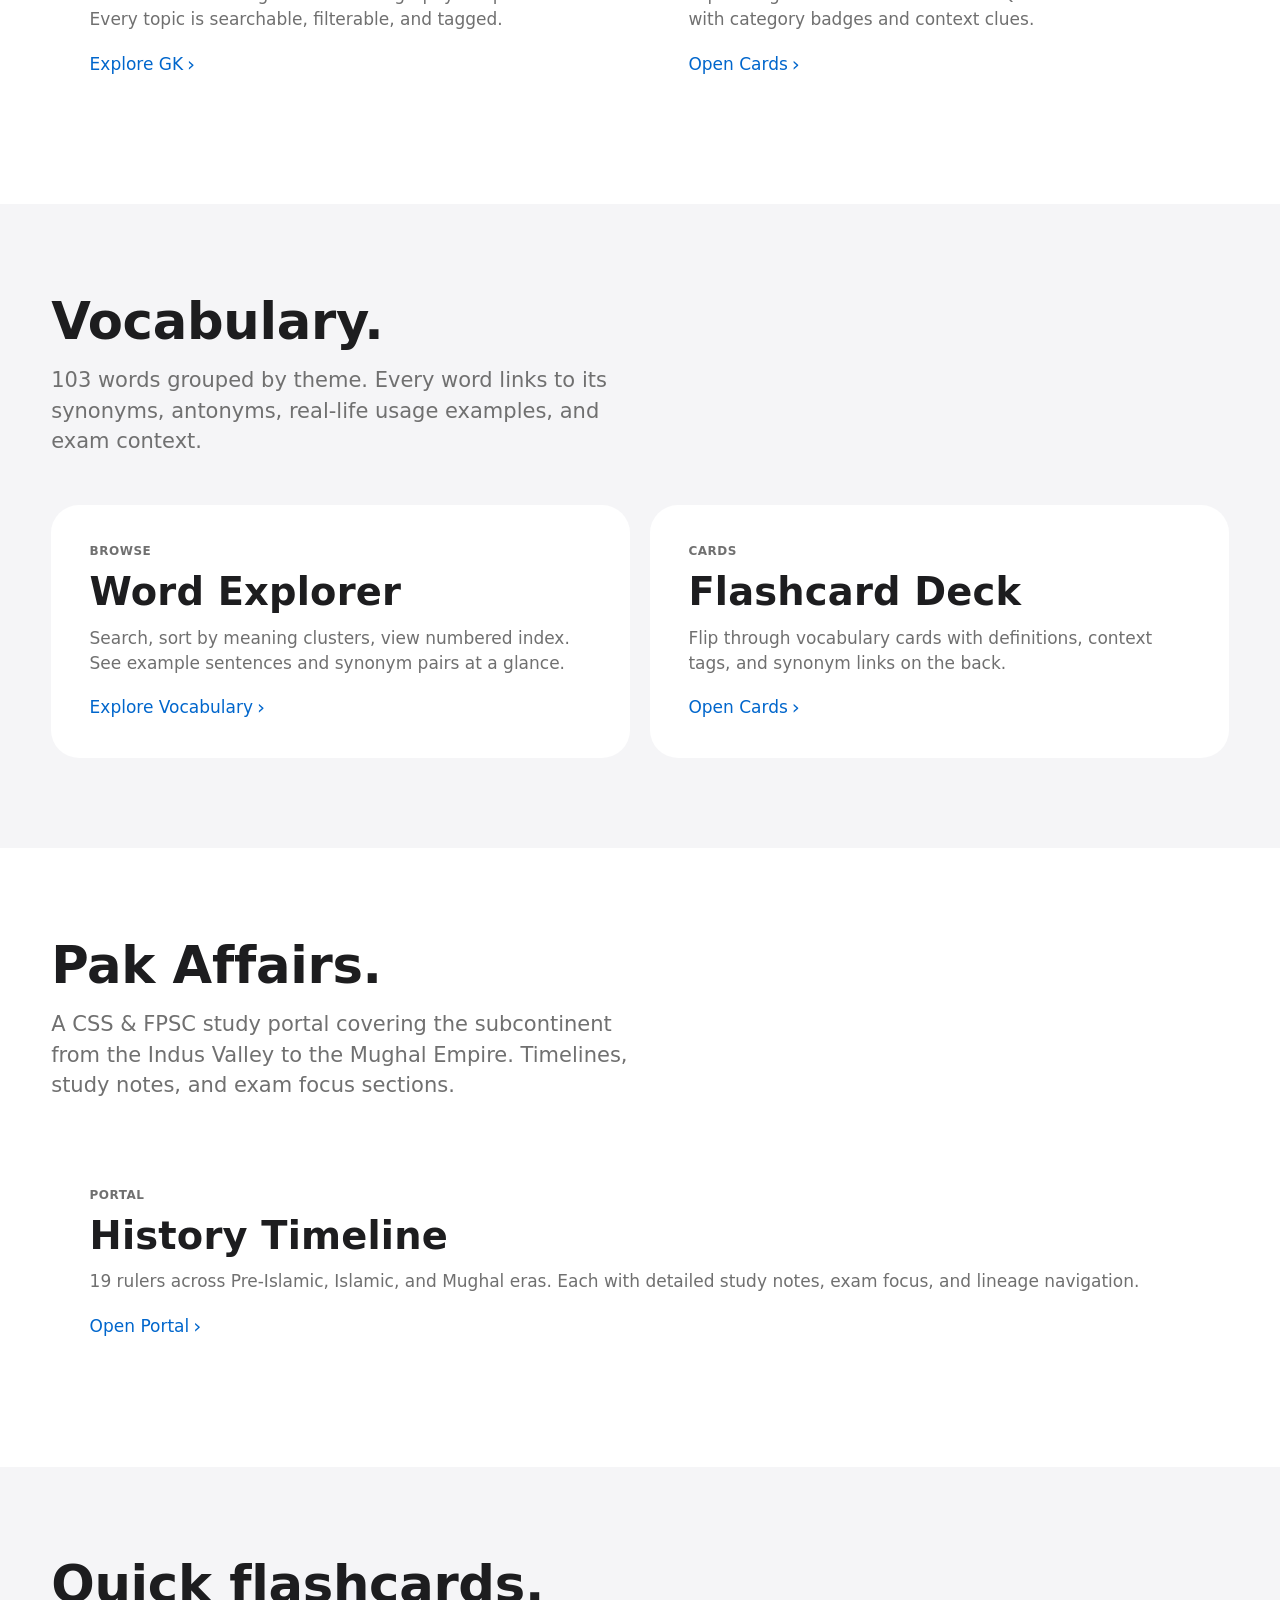
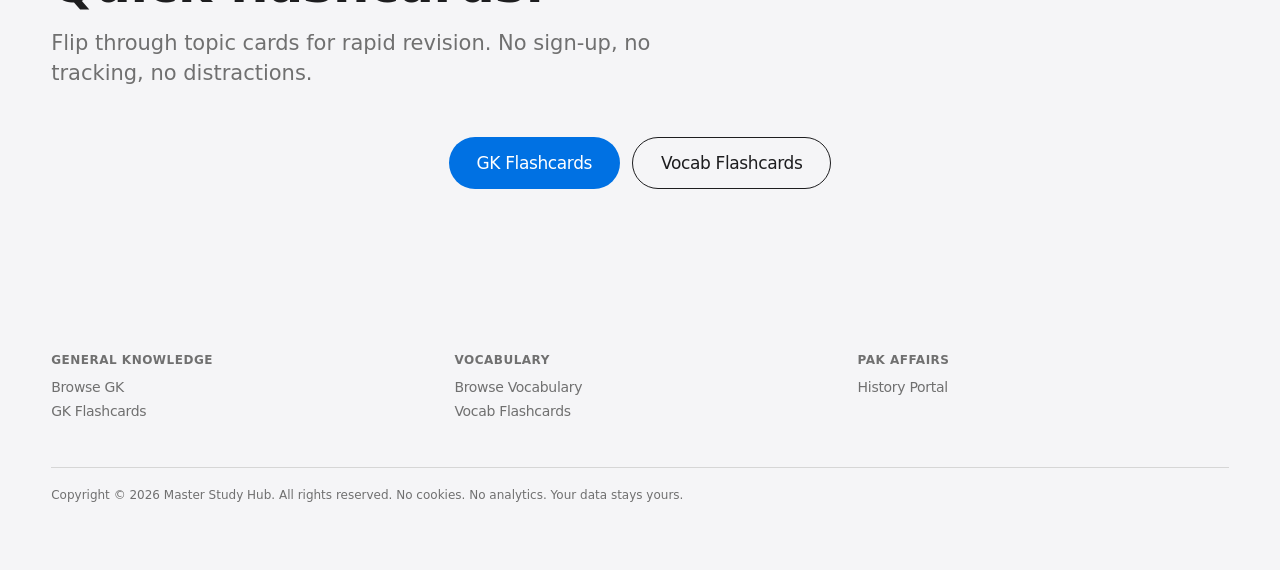
==== commit 5936b665: "Redesign landing page with Apple design system; add missing Pak Affairs rulers Landing page (index.h" ====
--- a/index.html
+++ b/index.html
@@ -3,150 +3,606 @@
 <head>
     <meta charset="UTF-8">
     <meta name="viewport" content="width=device-width, initial-scale=1.0, viewport-fit=cover">
-    <meta name="description" content="Master Study Hub — browse 160 GK topics, 103 vocabulary words with flashcard decks and connection browsers, and a Subcontinent History FPSC study portal.">
-    <meta name="theme-color" content="#58cc02">
+    <meta name="description" content="Master Study Hub - Browse 160 GK topics, 103 vocabulary words with flashcard decks and connection browsers, and a Subcontinent History FPSC study portal.">
+    <meta name="theme-color" content="#1d1d1f">
     <title>Master Study Hub</title>
 
     <link rel="preconnect" href="https://fonts.googleapis.com">
     <link rel="preconnect" href="https://fonts.gstatic.com" crossorigin>
-    <link href="https://fonts.googleapis.com/css2?family=Fredoka:wght@700&family=Nunito+Sans:wght@400;600;700;800&display=swap" rel="stylesheet">
-
-    <link rel="stylesheet" href="./landing.css">
+    <link href="https://fonts.googleapis.com/css2?family=Inter:wght@400;500;600;700&display=swap" rel="stylesheet">
+
     <style>
-        /* Hero CTA row — 4 buttons in a 2x2 grid on desktop, stacked on mobile */
-        .hero-cta-row {
-            display: grid !important;
-            grid-template-columns: 1fr 1fr 1fr;
-            gap: 10px;
-            max-width: 640px;
-        }
-        .hero-cta-row .btn-pak-affairs {
-            grid-column: 2;
-        }
-
-        /* Card buttons — outlined style to distinguish from browse buttons */
-        .btn-cta-primary--cards {
-            background: transparent !important;
-            color: var(--color-duo-green) !important;
-            border: 2px solid var(--color-cloud-gray) !important;
-            box-shadow: 0 5px 0 var(--color-cloud-gray) !important;
-        }
-        .btn-cta-primary--cards:hover {
-            background: var(--color-duo-green-light) !important;
-            border-color: var(--color-duo-green) !important;
-        }
-        .btn-cta-secondary--cards {
-            background: transparent !important;
-            color: var(--color-grape-soda) !important;
-            border: 2px solid var(--color-cloud-gray) !important;
-            box-shadow: 0 5px 0 var(--color-cloud-gray) !important;
-        }
-        .btn-cta-secondary--cards:hover {
-            background: rgba(165, 112, 255, 0.12) !important;
-            border-color: var(--color-grape-soda) !important;
-        }
-
-        @media (max-width: 480px) {
-            .hero-cta-row {
-                grid-template-columns: 1fr;
-            }
-            .hero-cta-row .btn-pak-affairs {
-                grid-column: auto;
-            }
+        :root {
+            --color-primary-ink: #1d1d1f;
+            --color-mid-gray: #707070;
+            --color-deep-gray: #474747;
+            --color-hairline: #d6d6d6;
+            --color-canvas: #f5f5f7;
+            --color-paper: #ffffff;
+            --color-cool-wash: #e8e8ed;
+            --color-electric-blue: #0071e3;
+            --color-link-blue: #0066cc;
+            --color-ember: #b64400;
+
+            --font-main: 'Inter', ui-sans-serif, system-ui, -apple-system, BlinkMacSystemFont, 'Segoe UI', Roboto, sans-serif;
+
+            --radius-cards: 28px;
+            --radius-buttons: 980px;
+            --radius-links: 10px;
+        }
+
+        *, *::before, *::after { box-sizing: border-box; }
+
+        html, body {
+            margin: 0;
+            padding: 0;
+            background-color: var(--color-paper);
+            color: var(--color-primary-ink);
+            font-family: var(--font-main);
+            -webkit-font-smoothing: antialiased;
+            -webkit-text-size-adjust: 100%;
+            scroll-behavior: smooth;
+        }
+
+        body { overflow-x: hidden; }
+
+        a { color: var(--color-link-blue); text-decoration: none; }
+        a:hover { text-decoration: underline; }
+
+        /* ── Global Nav ── */
+        .global-nav {
+            position: sticky;
+            top: 0;
+            z-index: 100;
+            height: 48px;
+            display: flex;
+            align-items: center;
+            justify-content: space-between;
+            padding: 0 clamp(20px, 4vw, 40px);
+            background: rgba(255, 255, 255, 0.82);
+            backdrop-filter: saturate(180%) blur(20px);
+            -webkit-backdrop-filter: saturate(180%) blur(20px);
+            border-bottom: 1px solid rgba(0, 0, 0, 0.08);
+        }
+
+        .nav-brand {
+            font-size: 18px;
+            font-weight: 700;
+            color: var(--color-primary-ink);
+            letter-spacing: -0.02em;
+        }
+
+        .nav-links {
+            display: flex;
+            gap: 28px;
+            list-style: none;
+            margin: 0;
+            padding: 0;
+        }
+
+        .nav-links a {
+            font-size: 12px;
+            font-weight: 400;
+            color: var(--color-deep-gray);
+            letter-spacing: -0.003em;
+            text-decoration: none;
+            transition: color 0.2s;
+        }
+
+        .nav-links a:hover {
+            color: var(--color-primary-ink);
+            text-decoration: none;
+        }
+
+        .nav-links .nav-divider {
+            width: 1px;
+            height: 16px;
+            background: var(--color-hairline);
+            align-self: center;
+        }
+
+        @media (max-width: 768px) {
+            .nav-links { display: none; }
+        }
+
+        /* ── Hero Section ── */
+        .hero {
+            padding: clamp(60px, 10vh, 120px) clamp(20px, 4vw, 80px);
+            text-align: center;
+            background: var(--color-paper);
+        }
+
+        .hero-eyebrow {
+            display: inline-block;
+            font-size: 14px;
+            font-weight: 500;
+            color: var(--color-ember);
+            letter-spacing: -0.224px;
+            margin-bottom: 12px;
+        }
+
+        .hero-title {
+            font-size: clamp(48px, 8vw, 96px);
+            font-weight: 700;
+            line-height: 1.04;
+            letter-spacing: -1.44px;
+            color: var(--color-primary-ink);
+            margin: 0 0 24px;
+        }
+
+        .hero-subtitle {
+            font-size: clamp(17px, 2.2vw, 21px);
+            font-weight: 400;
+            line-height: 1.47;
+            color: var(--color-mid-gray);
+            max-width: 600px;
+            margin: 0 auto 48px;
+            letter-spacing: 0.231px;
+        }
+
+        .hero-subtitle strong {
+            color: var(--color-primary-ink);
+            font-weight: 600;
+        }
+
+        /* ── CTA Buttons ── */
+        .cta-group {
+            display: flex;
+            flex-wrap: wrap;
+            justify-content: center;
+            gap: 12px;
+            margin-bottom: 20px;
+        }
+
+        .btn-pill {
+            display: inline-flex;
+            align-items: center;
+            justify-content: center;
+            gap: 8px;
+            padding: 14px 28px;
+            font-family: var(--font-main);
+            font-size: 17px;
+            font-weight: 400;
+            border-radius: var(--radius-buttons);
+            text-decoration: none;
+            transition: background 0.2s, color 0.2s, border-color 0.2s;
+            cursor: pointer;
+            min-height: 52px;
+            letter-spacing: -0.022em;
+        }
+
+        .btn-pill--primary {
+            background: var(--color-electric-blue);
+            color: var(--color-paper);
+            border: none;
+        }
+
+        .btn-pill--primary:hover {
+            background: #0077ed;
+            text-decoration: none;
+        }
+
+        .btn-pill--ghost {
+            background: transparent;
+            color: var(--color-primary-ink);
+            border: 1px solid var(--color-primary-ink);
+        }
+
+        .btn-pill--ghost:hover {
+            background: var(--color-primary-ink);
+            color: var(--color-paper);
+            text-decoration: none;
+        }
+
+        .hero-pricing {
+            font-size: 17px;
+            color: var(--color-mid-gray);
+            margin-top: 12px;
+        }
+
+        /* ── Feature Section (alternating canvas) ── */
+        .section {
+            padding: clamp(60px, 10vh, 120px) clamp(20px, 4vw, 80px);
+        }
+
+        .section--canvas {
+            background: var(--color-canvas);
+        }
+
+        .section-inner {
+            max-width: 1200px;
+            margin: 0 auto;
+        }
+
+        .section-heading {
+            font-size: clamp(32px, 4vw, 56px);
+            font-weight: 600;
+            line-height: 1.07;
+            letter-spacing: -0.28px;
+            color: var(--color-primary-ink);
+            margin: 0 0 16px;
+        }
+
+        .section-body {
+            font-size: clamp(17px, 2vw, 21px);
+            font-weight: 400;
+            line-height: 1.47;
+            color: var(--color-mid-gray);
+            max-width: 600px;
+            margin: 0 0 48px;
+        }
+
+        /* ── Feature Cards ── */
+        .feature-grid {
+            display: grid;
+            grid-template-columns: repeat(auto-fit, minmax(320px, 1fr));
+            gap: 20px;
+        }
+
+        .feature-card {
+            background: var(--color-paper);
+            border-radius: var(--radius-cards);
+            padding: clamp(28px, 3vw, 40px);
+            display: flex;
+            flex-direction: column;
+            gap: 12px;
+        }
+
+        .feature-card--canvas {
+            background: var(--color-paper);
+        }
+
+        .feature-card-eyebrow {
+            font-size: 12px;
+            font-weight: 600;
+            color: var(--color-mid-gray);
+            text-transform: uppercase;
+            letter-spacing: 0.5px;
+        }
+
+        .feature-card-title {
+            font-size: clamp(28px, 3vw, 40px);
+            font-weight: 600;
+            line-height: 1.14;
+            letter-spacing: 0.196px;
+            color: var(--color-primary-ink);
+            margin: 0;
+        }
+
+        .feature-card-desc {
+            font-size: 17px;
+            font-weight: 400;
+            line-height: 1.47;
+            color: var(--color-mid-gray);
+            margin: 0;
+        }
+
+        .feature-card-link {
+            display: inline-flex;
+            align-items: center;
+            gap: 4px;
+            font-size: 17px;
+            font-weight: 400;
+            color: var(--color-link-blue);
+            margin-top: 8px;
+            text-decoration: none;
+        }
+
+        .feature-card-link:hover {
+            text-decoration: underline;
+        }
+
+        .feature-card-link .arrow {
+            font-size: 20px;
+            transition: transform 0.2s;
+        }
+
+        .feature-card-link:hover .arrow {
+            transform: translateX(3px);
+        }
+
+        /* ── Stats Band ── */
+        .stats-band {
+            display: grid;
+            grid-template-columns: repeat(3, 1fr);
+            gap: 20px;
+            margin-top: 48px;
+        }
+
+        .stat-card {
+            text-align: center;
+            padding: 32px 20px;
+        }
+
+        .stat-value {
+            font-size: clamp(40px, 5vw, 56px);
+            font-weight: 700;
+            line-height: 1;
+            letter-spacing: -0.28px;
+            color: var(--color-primary-ink);
+            margin: 0;
+        }
+
+        .stat-label {
+            font-size: 14px;
+            font-weight: 500;
+            color: var(--color-mid-gray);
+            margin-top: 8px;
+            letter-spacing: -0.224px;
+        }
+
+        @media (max-width: 640px) {
+            .stats-band { grid-template-columns: 1fr; gap: 32px; }
+        }
+
+        /* ── Footer ── */
+        .site-footer {
+            background: var(--color-canvas);
+            padding: clamp(40px, 6vh, 80px) clamp(20px, 4vw, 80px);
+        }
+
+        .footer-inner {
+            max-width: 1200px;
+            margin: 0 auto;
+        }
+
+        .footer-grid {
+            display: grid;
+            grid-template-columns: repeat(auto-fit, minmax(160px, 1fr));
+            gap: 32px;
+            margin-bottom: 40px;
+        }
+
+        .footer-col-title {
+            font-size: 12px;
+            font-weight: 600;
+            color: var(--color-mid-gray);
+            text-transform: uppercase;
+            letter-spacing: 0.5px;
+            margin: 0 0 12px;
+        }
+
+        .footer-col a {
+            display: block;
+            font-size: 14px;
+            font-weight: 400;
+            color: var(--color-mid-gray);
+            text-decoration: none;
+            margin-bottom: 8px;
+            letter-spacing: -0.022em;
+        }
+
+        .footer-col a:hover {
+            color: var(--color-primary-ink);
+            text-decoration: none;
+        }
+
+        .footer-legal {
+            border-top: 1px solid var(--color-hairline);
+            padding-top: 20px;
+            font-size: 12px;
+            color: var(--color-mid-gray);
+            line-height: 1.33;
+        }
+
+        .footer-legal a {
+            color: var(--color-link-blue);
+        }
+
+        /* ── Responsive ── */
+        @media (max-width: 640px) {
+            .cta-group { flex-direction: column; align-items: stretch; }
+            .btn-pill { width: 100%; }
+            .feature-grid { grid-template-columns: 1fr; }
+        }
+
+        /* ── Dark Mode ── */
+        [data-theme="dark"] {
+            --color-primary-ink: #f8fafc;
+            --color-mid-gray: #94a3b8;
+            --color-deep-gray: #cbd5e1;
+            --color-hairline: #334155;
+            --color-canvas: #0f172a;
+            --color-paper: #1e293b;
+            --color-cool-wash: #1e293b;
+        }
+
+        [data-theme="dark"] .global-nav {
+            background: rgba(15, 23, 42, 0.82);
+            border-bottom-color: rgba(51, 65, 85, 0.5);
+        }
+
+        [data-theme="dark"] .btn-pill--ghost {
+            border-color: var(--color-mid-gray);
+        }
+
+        [data-theme="dark"] .btn-pill--ghost:hover {
+            background: var(--color-primary-ink);
+            color: var(--color-canvas);
+        }
+
+        [data-theme="dark"] .feature-card {
+            background: var(--color-paper);
         }
     </style>
 </head>
 <body data-theme="light">
 
-    <div class="page-backdrop" aria-hidden="true"></div>
-
-    <header class="topbar" role="banner">
-        <a href="./index.html" class="brand" aria-label="Master Study Hub — home">
-            <span class="brand-dot" aria-hidden="true"></span>
-            <span>master study hub</span>
-        </a>
-        <button id="theme-toggle" class="theme-toggle" type="button" aria-label="Switch to dark mode" title="Switch theme">🌙</button>
-    </header>
-
-    <main id="main-content">
-
-        <!-- Hero -->
+    <!-- ── Global Nav ── -->
+    <nav class="global-nav" role="navigation" aria-label="Global">
+        <a href="./index.html" class="nav-brand" style="text-decoration:none;">Master Study Hub</a>
+        <ul class="nav-links">
+            <li><a href="./gk-browse.html">GK</a></li>
+            <li><a href="./vocab-browse.html">Vocabulary</a></li>
+            <li><a href="./pak-affairs.html">Pak Affairs</a></li>
+            <li class="nav-divider" aria-hidden="true"></li>
+            <li><a href="#" id="theme-toggle" role="button" aria-label="Toggle dark mode">Auto</a></li>
+        </ul>
+    </nav>
+
+    <main>
+        <!-- ── Hero ── -->
         <section class="hero" aria-labelledby="hero-title">
-            <div class="hero-blob-layer hero-blob-layer--back" aria-hidden="true"></div>
-            <div class="hero-blob-layer hero-blob-layer--mid" aria-hidden="true"></div>
-            <div class="hero-copy">
-                <span class="hero-eyebrow">
-                    <span class="pulse" aria-hidden="true"></span>
-                    <span>knowledge explorer</span>
-                </span>
-                <h1 id="hero-title" class="hero-title">
-                    <span class="hero-line" data-delay="0">everything connected.</span><br>
-                    <span class="hero-line accent" data-delay="200">plain text.</span>
-                </h1>
-                <p class="hero-subhead">
-                    Explore <strong>160 GK topics</strong> by category — see how countries connect to capitals, rivers, mountains &amp; more.
-                    Explore <strong>103 vocabulary words</strong> with their meanings and synonym links. Or dive into <strong>Pak Affairs</strong> — a CSS/FPSC history portal with timelines, study notes &amp; exam focus. Clean, simple, readable.
-                </p>
-                <div class="hero-cta-row">
-                    <a class="btn-cta-primary" href="./gk-browse.html">
-                        <svg width="16" height="16" viewBox="0 0 24 24" aria-hidden="true">
-                            <path fill="currentColor" d="M5 12h11.17l-4.88-4.88c-.39-.39-.39-1.03 0-1.42a.9959.9959 0 0 1 1.41 0l6.59 6.59a.9959.9959 0 0 1 0 1.41l-6.59 6.59a.9959.9959 0 0 1-1.41-0.0001c-.39-.39-.39-1.02 0-1.41L16.17 14H5c-.55 0-1-.45-1-1s.45-1 1-1z"/>
-                        </svg>
-                        <span>Browse GK</span>
-                    </a>
-                    <a class="btn-cta-primary btn-cta-primary--cards" href="./gk.html">
-                        <svg width="16" height="16" viewBox="0 0 24 24" aria-hidden="true">
-                            <path fill="currentColor" d="M20 3H4c-1.1 0-2 .9-2 2v14c0 1.1.9 2 2 2h16c1.1 0 2-.9 2-2V5c0-1.1-.9-2-2-2zm0 16H4V5h16v14zM6 7h4v2H6zm0 4h8v2H6zm0 4h8v2H6zm10 0h2V7h-2z"/>
-                        </svg>
-                        <span>GK Cards</span>
-                    </a>
-                    <a class="btn-cta-secondary" href="./vocab-browse.html">
-                        <svg width="16" height="16" viewBox="0 0 24 24" aria-hidden="true">
-                            <path fill="currentColor" d="M21 4c-1.1 0-2 .9-2 2v13H5c-.55 0-1 .45-1 1s.45 1 1 1h15c1.1 0 2-.9 2-2V6c0-1.1-.9-2-2-2z"/>
-                        </svg>
-                        <span>Browse Vocab</span>
-                    </a>
-                    <a class="btn-cta-secondary btn-cta-secondary--cards" href="./vocab.html">
-                        <svg width="16" height="16" viewBox="0 0 24 24" aria-hidden="true">
-                            <path fill="currentColor" d="M21 4c-1.1 0-2 .9-2 2v13H5c-.55 0-1 .45-1 1s.45 1 1 1h15c1.1 0 2-.9 2-2V6c0-1.1-.9-2-2-2zm-9 4c1.1 0 2 .9 2 2s-.9 2-2 2-2-.9-2-2 .9-2 2-2zM5 6c1.1 0 2 .9 2 2s-.9 2-2 2H4V7c0-.55.45-1 1-1zm0 6h2c1.1 0 2 .9 2 2s-.9 2-2 2H4v-3c0-.55.45-1 1-1z"/>
-                        </svg>
-                        <span>Vocab Cards</span>
-                    </a>
-                    <a class="btn-cta-primary btn-pak-affairs" href="./pak-affairs.html" style="background: var(--color-sky-blue) !important; box-shadow: 0 6px 0 var(--shadow-primary-blue) !important;">
-                        <svg width="16" height="16" viewBox="0 0 24 24" aria-hidden="true">
-                            <path fill="currentColor" d="M12 2C8.13 2 5 5.13 5 9c0 5.25 7 13 7 13s7-7.75 7-13c0-3.87-3.13-7-7-7zm0 9.5c-1.38 0-2.5-1.12-2.5-2.5s1.12-2.5 2.5-2.5 2.5 1.12 2.5 2.5-1.12 2.5-2.5 2.5z"/>
-                        </svg>
-                        <span>Pak Affairs</span>
-                    </a>
-                </div>
+            <p class="hero-eyebrow">Knowledge explorer</p>
+            <h1 id="hero-title" class="hero-title">
+                Everything<br>connected.
+            </h1>
+            <p class="hero-subtitle">
+                Browse <strong>160 GK topics</strong> by category, explore <strong>103 vocabulary words</strong> with synonym links, or dive into a <strong>Subcontinent History</strong> portal built for CSS &amp; FPSC exams.
+            </p>
+            <div class="cta-group">
+                <a class="btn-pill btn-pill--primary" href="./gk-browse.html">Browse GK</a>
+                <a class="btn-pill btn-pill--ghost" href="./vocab-browse.html">Browse Vocabulary</a>
+                <a class="btn-pill btn-pill--ghost" href="./pak-affairs.html">Pak Affairs</a>
             </div>
-            <div class="hero-art" aria-hidden="true">
-                <svg viewBox="0 0 520 520" xmlns="http://www.w3.org/2000/svg">
-                    <circle class="float-a" cx="60" cy="80" r="38" fill="#ffe066" opacity="0.7"/>
-                    <circle class="float-b" cx="470" cy="430" r="48" fill="#a570ff" opacity="0.55"/>
-                    <ellipse cx="260" cy="470" rx="170" ry="14" fill="#3c3c3c" opacity="0.10"/>
-                    <g class="float-c" transform-origin="260 290">
-                        <path d="M120 280 C120 200, 175 140, 260 140 C345 140, 400 200, 400 280 C400 360, 360 410, 320 425 C290 432, 230 432, 200 425 C160 410, 120 360, 120 280 Z" fill="#58cc02"/>
-                        <path d="M180 195 C200 175, 230 165, 250 168 C245 195, 220 215, 190 215 C178 215, 172 205, 180 195 Z" fill="#7fee2c" opacity="0.55"/>
-                        <ellipse cx="220" cy="280" rx="28" ry="34" fill="#ffffff"/>
-                        <ellipse cx="300" cy="280" rx="28" ry="34" fill="#ffffff"/>
-                        <circle cx="226" cy="288" r="9" fill="#3c3c3c"/>
-                        <circle cx="306" cy="288" r="9" fill="#3c3c3c"/>
-                        <ellipse cx="180" cy="330" rx="18" ry="10" fill="#cc348d" opacity="0.35"/>
-                        <ellipse cx="340" cy="330" rx="18" ry="10" fill="#cc348d" opacity="0.35"/>
-                        <path d="M222 360 Q260 395 300 360" fill="none" stroke="#3c3c3c" stroke-width="6" stroke-linecap="round"/>
-                    </g>
-                </svg>
+            <p class="hero-pricing">No signup. No tracking. Just study.</p>
+        </section>
+
+        <!-- ── Stats Band ── -->
+        <section class="section section--canvas" aria-label="Stats">
+            <div class="section-inner">
+                <div class="stats-band">
+                    <div class="stat-card">
+                        <p class="stat-value">160</p>
+                        <p class="stat-label">GK Topics</p>
+                    </div>
+                    <div class="stat-card">
+                        <p class="stat-value">103</p>
+                        <p class="stat-label">Vocabulary Words</p>
+                    </div>
+                    <div class="stat-card">
+                        <p class="stat-value">19</p>
+                        <p class="stat-label">Historical Rulers</p>
+                    </div>
+                </div>
             </div>
         </section>
 
+        <!-- ── Feature Showcase: GK ── -->
+        <section class="section" aria-labelledby="gk-heading">
+            <div class="section-inner">
+                <h2 id="gk-heading" class="section-heading">General Knowledge.</h2>
+                <p class="section-body">
+                    Explore 160 topics across 14 categories. Countries connect to capitals, rivers to mountains, and every fact links to the next.
+                </p>
+                <div class="feature-grid">
+                    <div class="feature-card">
+                        <span class="feature-card-eyebrow">Browse</span>
+                        <h3 class="feature-card-title">Category Explorer</h3>
+                        <p class="feature-card-desc">14 color-coded categories from Geography to Sports. Every topic is searchable, filterable, and tagged.</p>
+                        <a class="feature-card-link" href="./gk-browse.html">Explore GK <span class="arrow">&rsaquo;</span></a>
+                    </div>
+                    <div class="feature-card">
+                        <span class="feature-card-eyebrow">Cards</span>
+                        <h3 class="feature-card-title">Flashcard Deck</h3>
+                        <p class="feature-card-desc">Flip through GK cards one at a time. Quick-fire revision with category badges and context clues.</p>
+                        <a class="feature-card-link" href="./gk.html">Open Cards <span class="arrow">&rsaquo;</span></a>
+                    </div>
+                </div>
+            </div>
+        </section>
+
+        <!-- ── Feature Showcase: Vocabulary ── -->
+        <section class="section section--canvas" aria-labelledby="vocab-heading">
+            <div class="section-inner">
+                <h2 id="vocab-heading" class="section-heading">Vocabulary.</h2>
+                <p class="section-body">
+                    103 words grouped by theme. Every word links to its synonyms, antonyms, real-life usage examples, and exam context.
+                </p>
+                <div class="feature-grid">
+                    <div class="feature-card feature-card--canvas">
+                        <span class="feature-card-eyebrow">Browse</span>
+                        <h3 class="feature-card-title">Word Explorer</h3>
+                        <p class="feature-card-desc">Search, sort by meaning clusters, view numbered index. See example sentences and synonym pairs at a glance.</p>
+                        <a class="feature-card-link" href="./vocab-browse.html">Explore Vocabulary <span class="arrow">&rsaquo;</span></a>
+                    </div>
+                    <div class="feature-card feature-card--canvas">
+                        <span class="feature-card-eyebrow">Cards</span>
+                        <h3 class="feature-card-title">Flashcard Deck</h3>
+                        <p class="feature-card-desc">Flip through vocabulary cards with definitions, context tags, and synonym links on the back.</p>
+                        <a class="feature-card-link" href="./vocab.html">Open Cards <span class="arrow">&rsaquo;</span></a>
+                    </div>
+                </div>
+            </div>
+        </section>
+
+        <!-- ── Feature Showcase: Pak Affairs ── -->
+        <section class="section" aria-labelledby="pak-heading">
+            <div class="section-inner">
+                <h2 id="pak-heading" class="section-heading">Pak Affairs.</h2>
+                <p class="section-body">
+                    A CSS &amp; FPSC study portal covering the subcontinent from the Indus Valley to the Mughal Empire. Timelines, study notes, and exam focus sections.
+                </p>
+                <div class="feature-grid">
+                    <div class="feature-card">
+                        <span class="feature-card-eyebrow">Portal</span>
+                        <h3 class="feature-card-title">History Timeline</h3>
+                        <p class="feature-card-desc">19 rulers across Pre-Islamic, Islamic, and Mughal eras. Each with detailed study notes, exam focus, and lineage navigation.</p>
+                        <a class="feature-card-link" href="./pak-affairs.html">Open Portal <span class="arrow">&rsaquo;</span></a>
+                    </div>
+                </div>
+            </div>
+        </section>
+
+        <!-- ── Flashcard Access ── -->
+        <section class="section section--canvas" aria-labelledby="cards-heading">
+            <div class="section-inner">
+                <h2 id="cards-heading" class="section-heading">Quick flashcards.</h2>
+                <p class="section-body">
+                    Flip through topic cards for rapid revision. No sign-up, no tracking, no distractions.
+                </p>
+                <div class="cta-group">
+                    <a class="btn-pill btn-pill--primary" href="./gk.html">GK Flashcards</a>
+                    <a class="btn-pill btn-pill--ghost" href="./vocab.html">Vocab Flashcards</a>
+                </div>
+            </div>
+        </section>
     </main>
 
-    <footer class="landing-footer" role="contentinfo">
-        Made with <span aria-hidden="true">❤️</span> — no signup, no tracking.
-        <a href="./gk.html">GK Cards</a> · <a href="./vocab.html">Vocab Cards</a> · <a href="./pak-affairs.html">Pak Affairs</a>
+    <!-- ── Footer ── -->
+    <footer class="site-footer" role="contentinfo">
+        <div class="footer-inner">
+            <div class="footer-grid">
+                <div class="footer-col">
+                    <h4 class="footer-col-title">General Knowledge</h4>
+                    <a href="./gk-browse.html">Browse GK</a>
+                    <a href="./gk.html">GK Flashcards</a>
+                </div>
+                <div class="footer-col">
+                    <h4 class="footer-col-title">Vocabulary</h4>
+                    <a href="./vocab-browse.html">Browse Vocabulary</a>
+                    <a href="./vocab.html">Vocab Flashcards</a>
+                </div>
+                <div class="footer-col">
+                    <h4 class="footer-col-title">Pak Affairs</h4>
+                    <a href="./pak-affairs.html">History Portal</a>
+                </div>
+            </div>
+            <p class="footer-legal">
+                Copyright &copy; 2026 Master Study Hub. All rights reserved.
+                No cookies. No analytics. Your data stays yours.
+            </p>
+        </div>
     </footer>
 
-    <script src="./landing.js"></script>
+    <script>
+        // Theme toggle
+        const toggle = document.getElementById('theme-toggle');
+        const body = document.body;
+        const stored = localStorage.getItem('theme');
+        if (stored) {
+            body.setAttribute('data-theme', stored);
+            toggle.textContent = stored === 'dark' ? 'Light' : 'Dark';
+        }
+
+        toggle.addEventListener('click', function(e) {
+            e.preventDefault();
+            const current = body.getAttribute('data-theme');
+            const next = current === 'dark' ? 'light' : 'dark';
+            body.setAttribute('data-theme', next);
+            localStorage.setItem('theme', next);
+            toggle.textContent = next === 'dark' ? 'Light' : 'Dark';
+        });
+    </script>
 </body>
 </html>
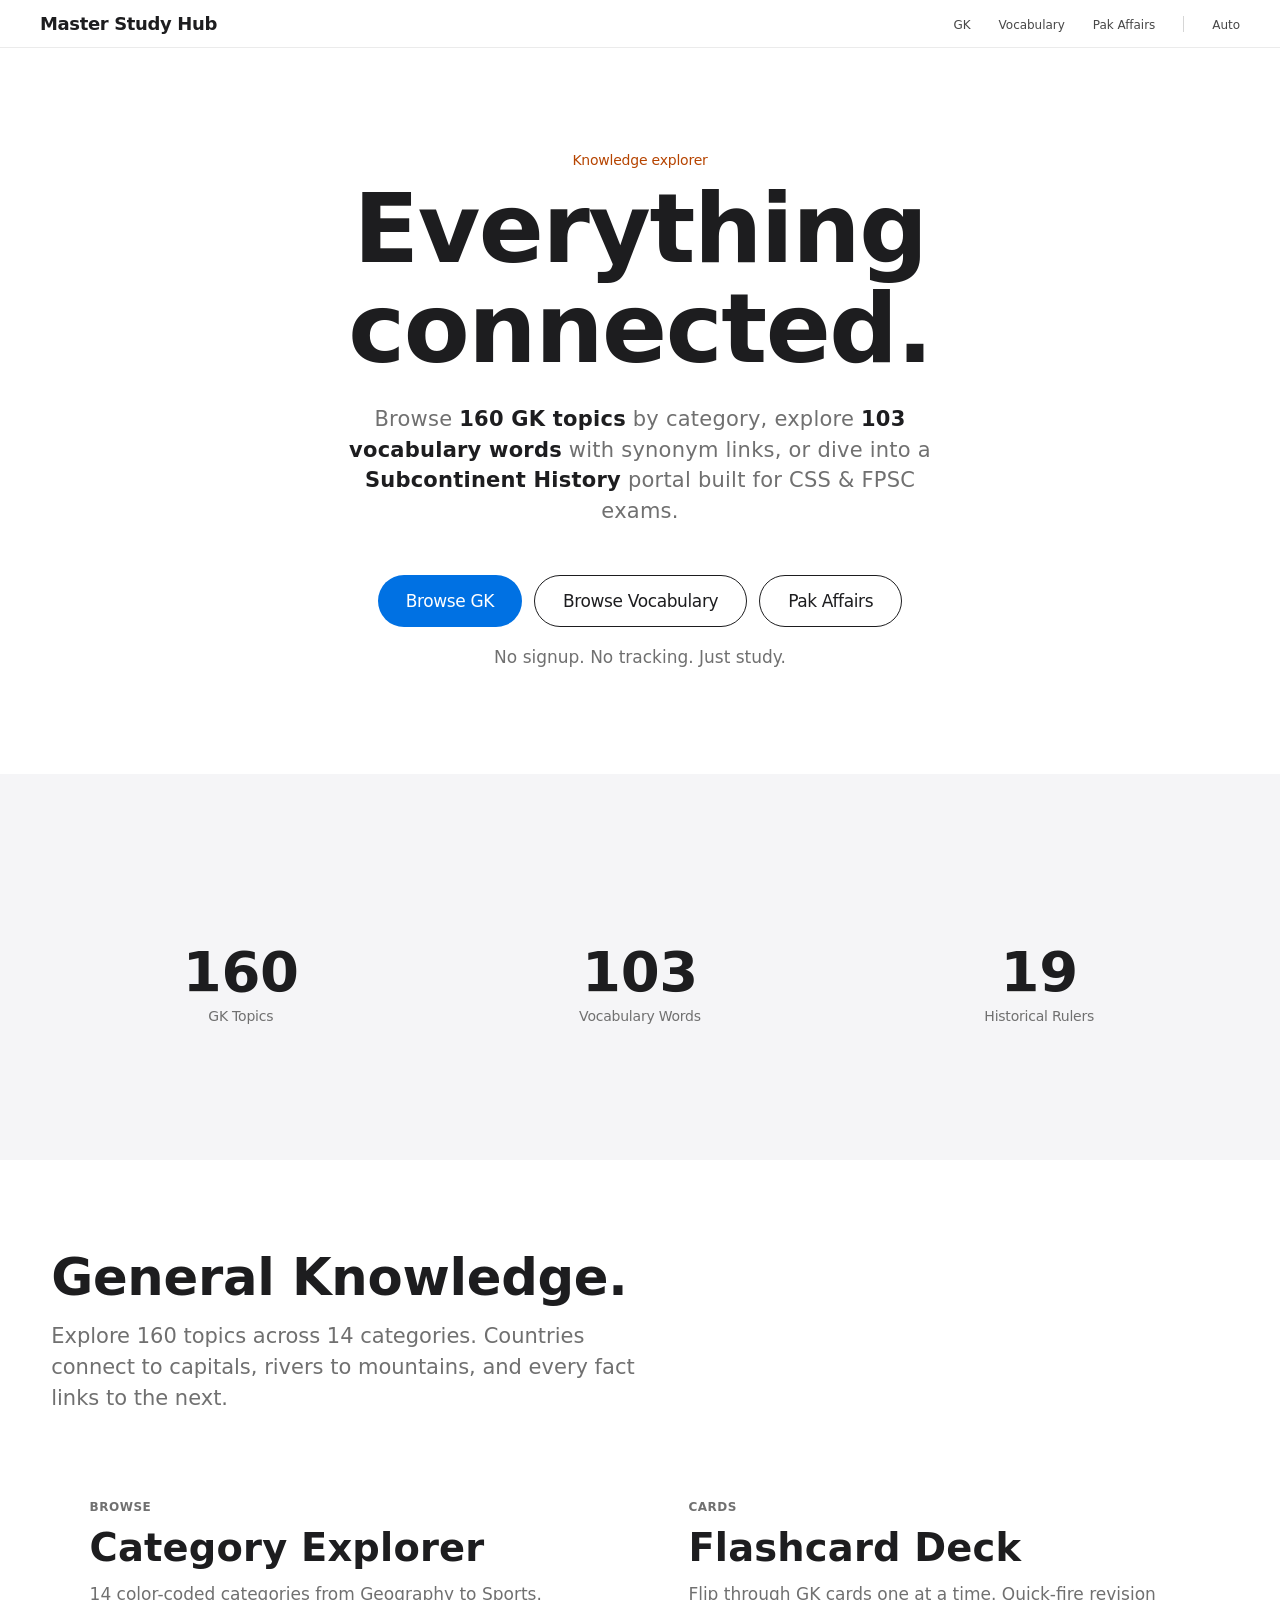
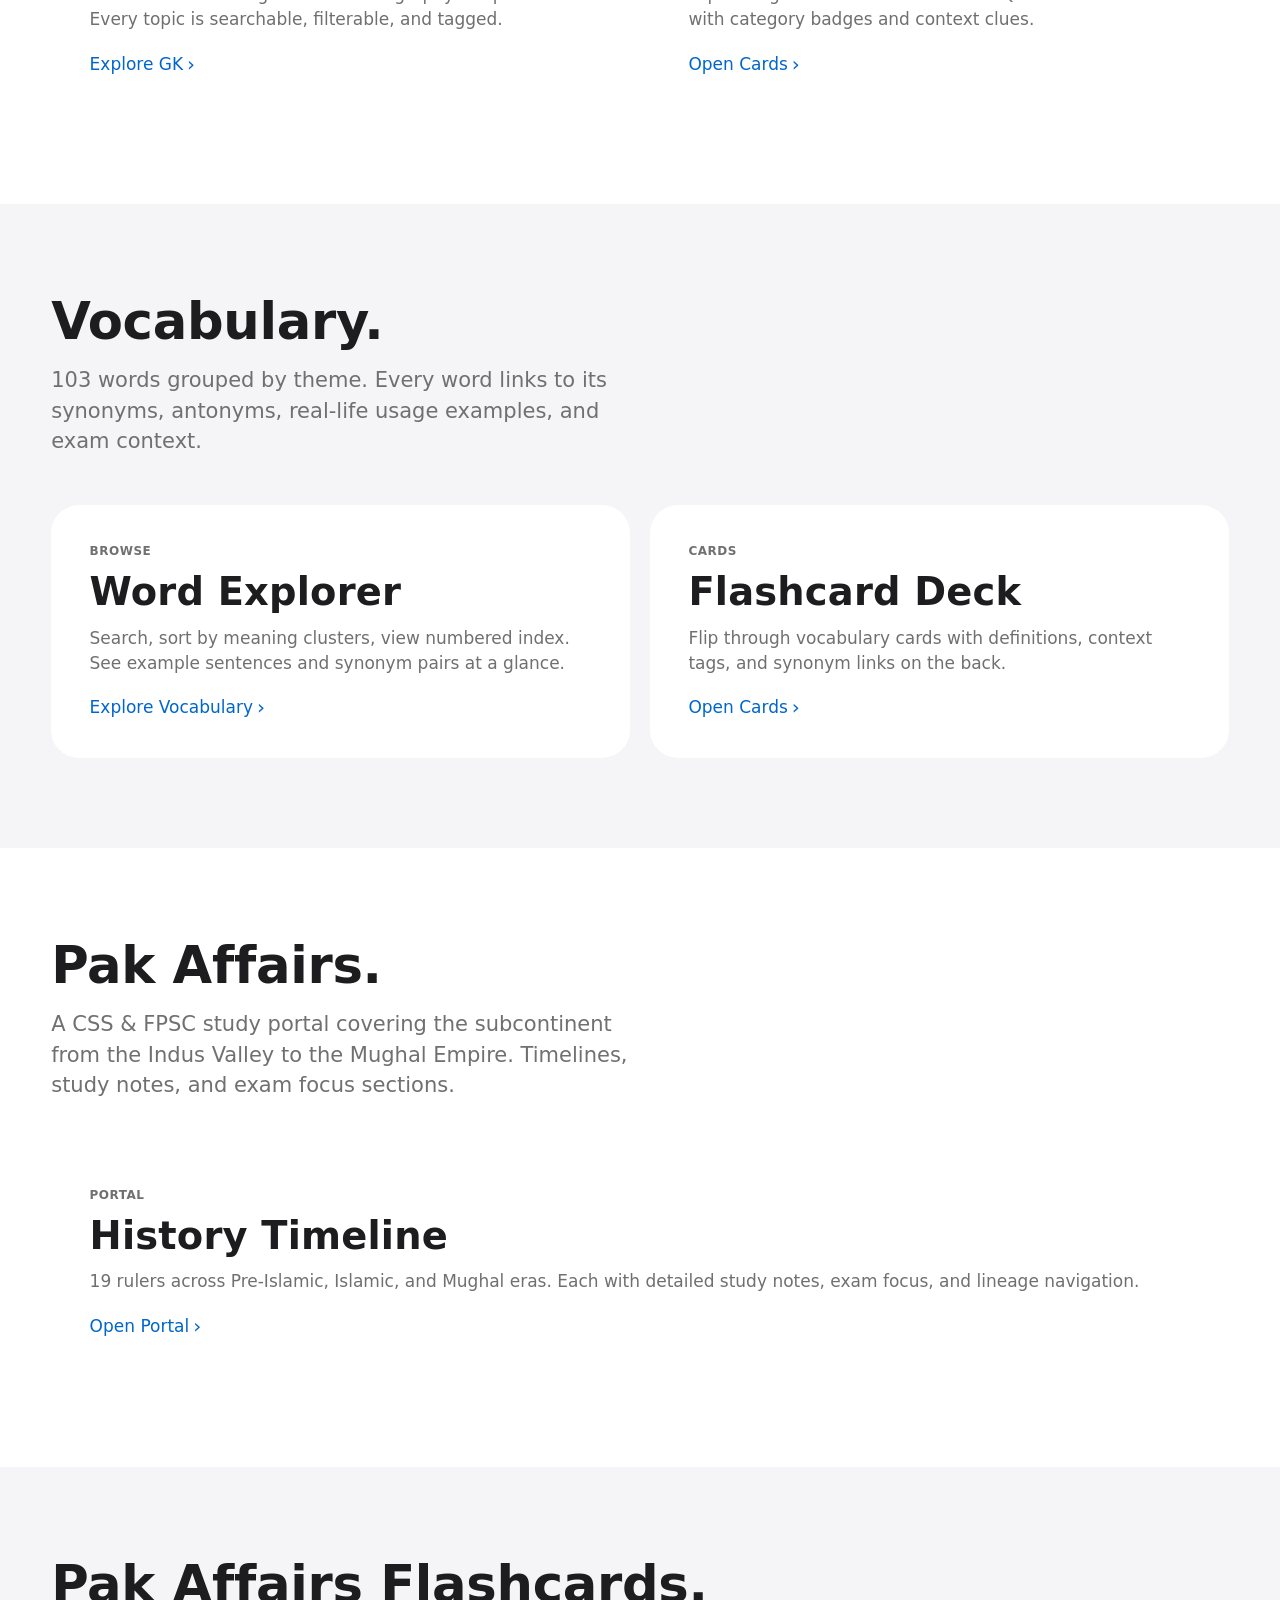
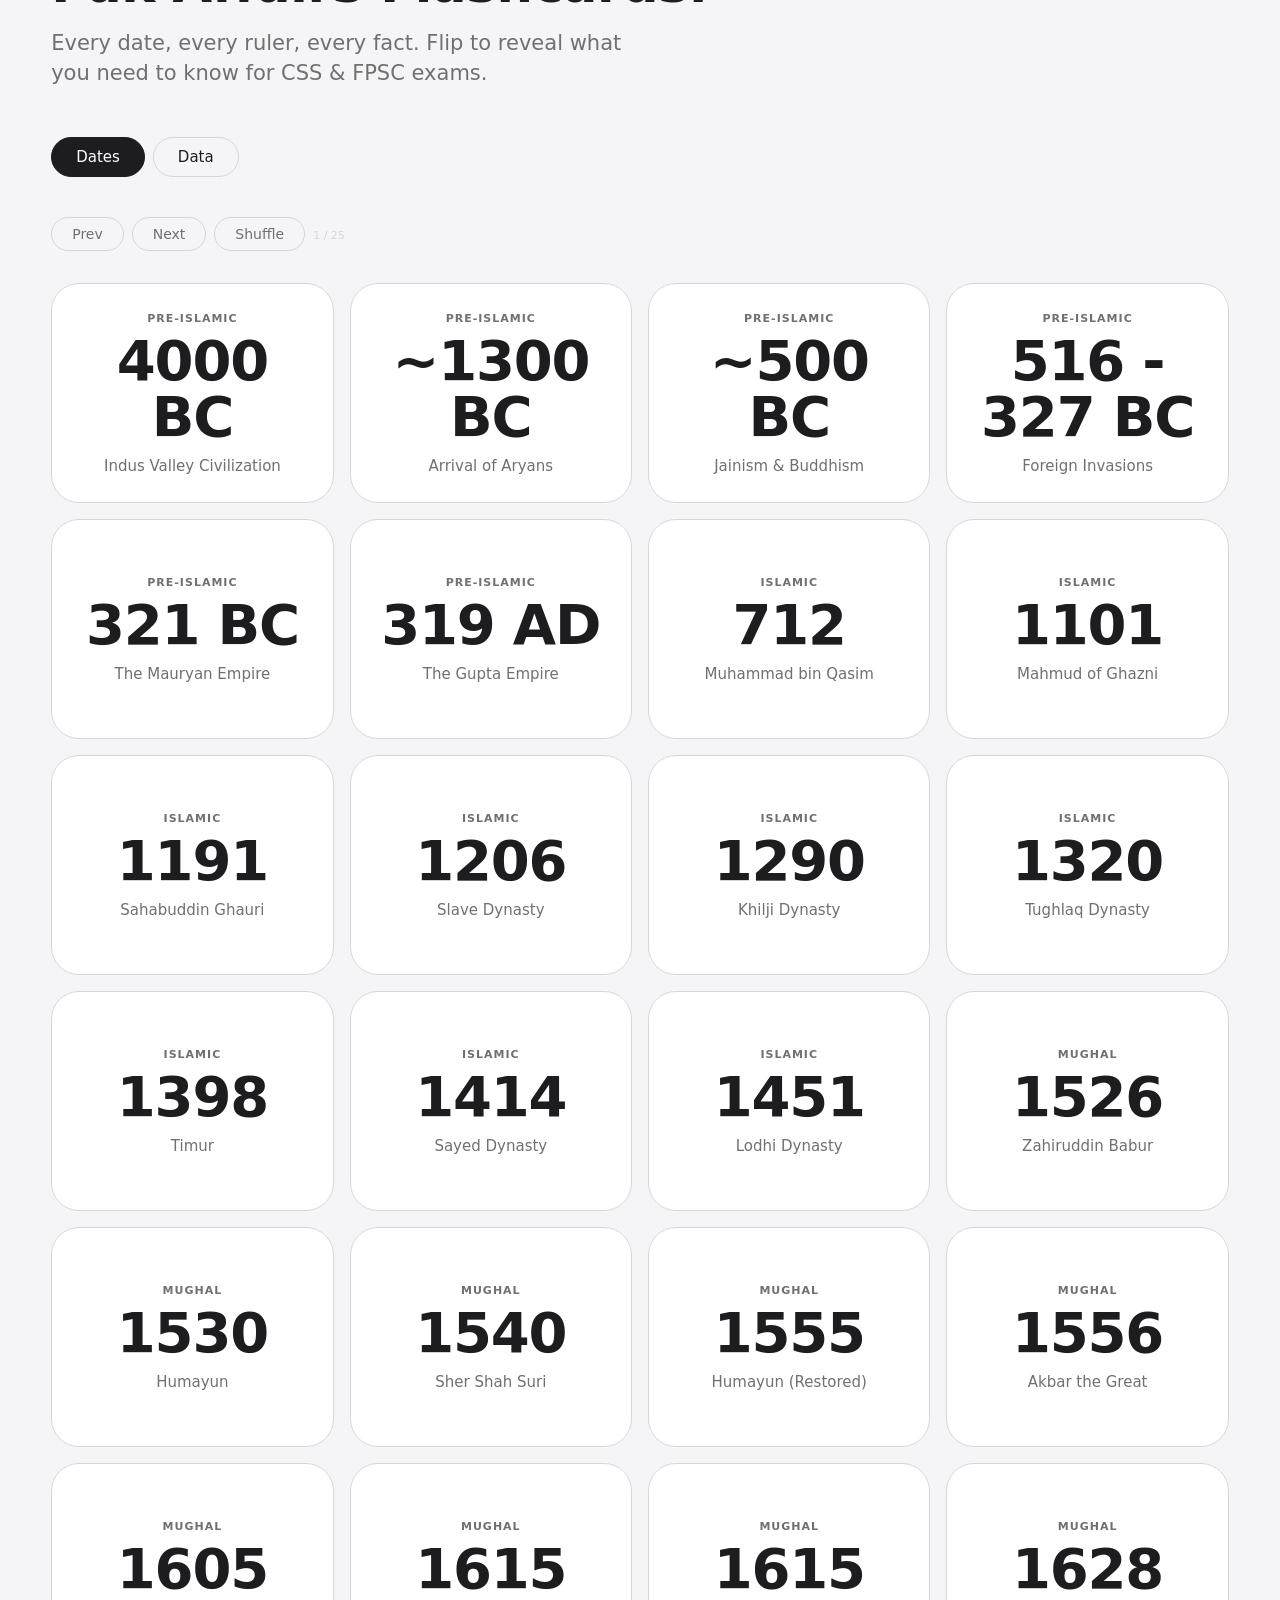
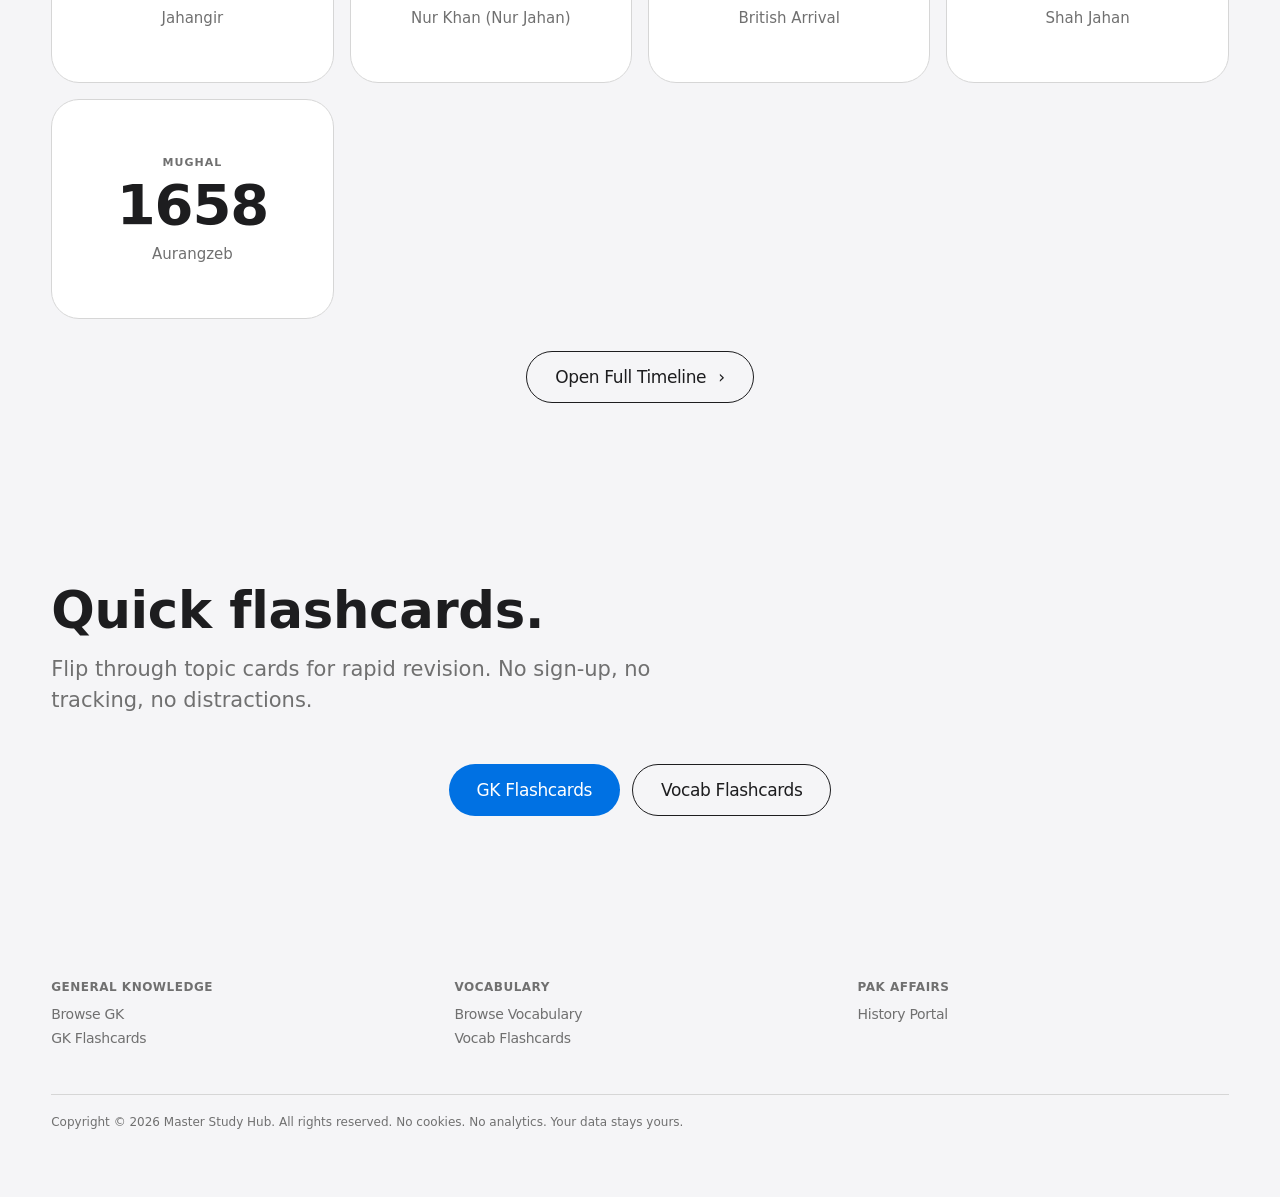
==== commit b9fa57a2: "Home page: add Pak Affairs Flashcards section with Dates and Data tabs Add 25 flip-cards covering ev" ====
--- a/index.html
+++ b/index.html
@@ -396,6 +396,196 @@
             .feature-grid { grid-template-columns: 1fr; }
         }
 
+        /* ── Pak Flashcard Section ── */
+        .pak-fc-tabs {
+            display: flex;
+            gap: 8px;
+            margin-bottom: 40px;
+        }
+
+        .pak-fc-tab {
+            padding: 10px 24px;
+            border-radius: var(--radius-buttons);
+            border: 1px solid var(--color-hairline);
+            background: transparent;
+            color: var(--color-primary-ink);
+            font-family: var(--font-main);
+            font-size: 15px;
+            font-weight: 500;
+            cursor: pointer;
+            transition: background 0.2s, color 0.2s, border-color 0.2s;
+        }
+
+        .pak-fc-tab:hover {
+            background: var(--color-cool-wash);
+        }
+
+        .pak-fc-tab.active {
+            background: var(--color-primary-ink);
+            color: var(--color-paper);
+            border-color: var(--color-primary-ink);
+        }
+
+        .pak-fc-controls {
+            display: flex;
+            gap: 8px;
+            margin-bottom: 32px;
+            flex-wrap: wrap;
+        }
+
+        .pak-fc-ctrl {
+            padding: 8px 20px;
+            border-radius: var(--radius-buttons);
+            border: 1px solid var(--color-hairline);
+            background: transparent;
+            color: var(--color-mid-gray);
+            font-family: var(--font-main);
+            font-size: 14px;
+            font-weight: 500;
+            cursor: pointer;
+            transition: background 0.2s, color 0.2s;
+        }
+
+        .pak-fc-ctrl:hover {
+            background: var(--color-cool-wash);
+            color: var(--color-primary-ink);
+        }
+
+        .pak-fc-ctrl.active-ctrl {
+            background: var(--color-electric-blue);
+            color: var(--color-paper);
+            border-color: var(--color-electric-blue);
+        }
+
+        .pak-fc-grid {
+            display: grid;
+            grid-template-columns: repeat(auto-fill, minmax(280px, 1fr));
+            gap: 16px;
+        }
+
+        .pak-fc-card-wrapper {
+            perspective: 1000px;
+            height: 220px;
+        }
+
+        .pak-fc-card {
+            position: relative;
+            width: 100%;
+            height: 100%;
+            transform-style: preserve-3d;
+            transition: transform 0.5s cubic-bezier(0.4, 0, 0.2, 1);
+            cursor: pointer;
+        }
+
+        .pak-fc-card.flipped {
+            transform: rotateY(180deg);
+        }
+
+        .pak-fc-face {
+            position: absolute;
+            inset: 0;
+            backface-visibility: hidden;
+            -webkit-backface-visibility: hidden;
+            border-radius: var(--radius-cards);
+            padding: 28px;
+            display: flex;
+            flex-direction: column;
+            justify-content: center;
+            align-items: center;
+            text-align: center;
+            overflow: hidden;
+        }
+
+        .pak-fc-front {
+            background: var(--color-paper);
+            border: 1px solid var(--color-hairline);
+        }
+
+        .pak-fc-back {
+            background: var(--color-canvas);
+            border: 1px solid var(--color-hairline);
+            transform: rotateY(180deg);
+            justify-content: flex-start;
+            align-items: flex-start;
+            text-align: left;
+            overflow-y: auto;
+        }
+
+        .pak-fc-back::-webkit-scrollbar { width: 4px; }
+        .pak-fc-back::-webkit-scrollbar-thumb { background: var(--color-hairline); border-radius: 4px; }
+
+        .pak-fc-era {
+            font-size: 11px;
+            font-weight: 600;
+            text-transform: uppercase;
+            letter-spacing: 1px;
+            color: var(--color-mid-gray);
+            margin-bottom: 8px;
+        }
+
+        .pak-fc-front .pak-fc-year {
+            font-size: clamp(40px, 6vw, 56px);
+            font-weight: 700;
+            line-height: 1;
+            letter-spacing: -1.2px;
+            color: var(--color-primary-ink);
+            margin: 0 0 12px;
+        }
+
+        .pak-fc-front .pak-fc-name {
+            font-size: 15px;
+            font-weight: 500;
+            color: var(--color-mid-gray);
+            margin: 0;
+        }
+
+        .pak-fc-back .pak-fc-back-title {
+            font-size: 18px;
+            font-weight: 600;
+            color: var(--color-primary-ink);
+            margin: 0 0 12px;
+            line-height: 1.2;
+        }
+
+        .pak-fc-back .pak-fc-back-year {
+            font-size: 13px;
+            font-weight: 600;
+            color: var(--color-electric-blue);
+            margin-bottom: 8px;
+        }
+
+        .pak-fc-back .pak-fc-row {
+            font-size: 13px;
+            color: var(--color-mid-gray);
+            margin-bottom: 4px;
+            line-height: 1.4;
+        }
+
+        .pak-fc-back .pak-fc-row strong {
+            color: var(--color-primary-ink);
+            font-weight: 600;
+        }
+
+        .pak-fc-back .pak-fc-desc {
+            font-size: 12px;
+            color: var(--color-mid-gray);
+            line-height: 1.5;
+            margin-top: 8px;
+            border-top: 1px solid var(--color-hairline);
+            padding-top: 8px;
+        }
+
+        .pak-fc-hint {
+            font-size: 11px;
+            color: var(--color-hairline);
+            margin-top: 12px;
+        }
+
+        @media (max-width: 640px) {
+            .pak-fc-grid { grid-template-columns: 1fr; }
+            .pak-fc-card-wrapper { height: 200px; }
+        }
+
         /* ── Dark Mode ── */
         [data-theme="dark"] {
             --color-primary-ink: #f8fafc;
@@ -423,6 +613,37 @@
 
         [data-theme="dark"] .feature-card {
             background: var(--color-paper);
+        }
+
+        [data-theme="dark"] .pak-fc-tab {
+            border-color: var(--color-hairline);
+            color: var(--color-primary-ink);
+        }
+
+        [data-theme="dark"] .pak-fc-tab.active {
+            background: var(--color-primary-ink);
+            color: var(--color-canvas);
+            border-color: var(--color-primary-ink);
+        }
+
+        [data-theme="dark"] .pak-fc-ctrl {
+            border-color: var(--color-hairline);
+            color: var(--color-mid-gray);
+        }
+
+        [data-theme="dark"] .pak-fc-ctrl:hover {
+            background: var(--color-cool-wash);
+            color: var(--color-primary-ink);
+        }
+
+        [data-theme="dark"] .pak-fc-front {
+            background: var(--color-paper);
+            border-color: var(--color-hairline);
+        }
+
+        [data-theme="dark"] .pak-fc-back {
+            background: var(--color-canvas);
+            border-color: var(--color-hairline);
         }
     </style>
 </head>
@@ -540,6 +761,34 @@
                         <p class="feature-card-desc">19 rulers across Pre-Islamic, Islamic, and Mughal eras. Each with detailed study notes, exam focus, and lineage navigation.</p>
                         <a class="feature-card-link" href="./pak-affairs.html">Open Portal <span class="arrow">&rsaquo;</span></a>
                     </div>
+                </div>
+            </div>
+        </section>
+
+        <!-- ── Pak Affairs Flashcards ── -->
+        <section class="section section--canvas" aria-labelledby="pak-fc-heading">
+            <div class="section-inner">
+                <h2 id="pak-fc-heading" class="section-heading">Pak Affairs Flashcards.</h2>
+                <p class="section-body">
+                    Every date, every ruler, every fact. Flip to reveal what you need to know for CSS &amp; FPSC exams.
+                </p>
+
+                <div class="pak-fc-tabs">
+                    <button class="pak-fc-tab active" data-mode="dates">Dates</button>
+                    <button class="pak-fc-tab" data-mode="data">Data</button>
+                </div>
+
+                <div class="pak-fc-controls">
+                    <button class="pak-fc-ctrl" id="pak-fc-prev">Prev</button>
+                    <button class="pak-fc-ctrl" id="pak-fc-next">Next</button>
+                    <button class="pak-fc-ctrl" id="pak-fc-shuffle">Shuffle</button>
+                    <span class="pak-fc-hint" id="pak-fc-counter">1 / 25</span>
+                </div>
+
+                <div class="pak-fc-grid" id="pak-fc-grid"></div>
+
+                <div style="text-align:center;margin-top:32px;">
+                    <a class="btn-pill btn-pill--ghost" href="./pak-affairs.html">Open Full Timeline <span style="margin-left:4px;">&rsaquo;</span></a>
                 </div>
             </div>
         </section>
@@ -586,6 +835,162 @@
     </footer>
 
     <script>
+        // ═══════════════════════════════════════════
+        //  Pak Affairs Flashcards
+        // ═══════════════════════════════════════════
+        (function() {
+            var pakData = [
+                {year:'4000 BC',name:'Indus Valley Civilization',era:'Pre-Islamic',achievement:'Urban Planning Mastery',capital:'Harappa / Mohenjo-Daro',dynasty:'Agrarian Society',desc:'Advanced agrarian society with standardized burnt bricks (7x14x28 cm), sophisticated drainage, and early street lighting panels. Declined due to climate change, not war.'},
+                {year:'~1300 BC',name:'Arrival of Aryans',era:'Pre-Islamic',achievement:'Vedic Culture & Caste System',capital:'Subcontinent Plains',dynasty:'Indo-Aryan Tribes',desc:'Brought Sanskrit and Vedic Culture. Introduced the caste system: Brahmins (priests), Kshatriyas (warriors), Vaishyas (traders), Shudras (untouchables).'},
+                {year:'~500 BC',name:'Jainism & Buddhism',era:'Pre-Islamic',achievement:'Philosophical Rebellion',capital:'Bihar Region',dynasty:'New Religions',desc:'Jainism: 24 Tirthankaras, Ahimsa (non-violence). Buddhism: Gautama Buddha (563 BC), 4 Noble Truths, 8-Fold Path, introduced Yoga.'},
+                {year:'516 - 327 BC',name:'Foreign Invasions',era:'Pre-Islamic',achievement:'Persian & Greek Contact',capital:'North-West Frontier',dynasty:'Achaemenid / Macedonian',desc:'Darius (516 BC) and Cyrus (530 BC) attacked. Alexander the Great (327 BC) fought Battle of Hydaspes vs Raja Porus on the Jhelum River.'},
+                {year:'321 BC',name:'The Mauryan Empire',era:'Pre-Islamic',achievement:'Political Consolidation',capital:'Pataliputra',dynasty:'Maurya',desc:'Chandragupta Maurya with Chanakya (Arthashastra). Ashoka renounced violence after Kalinga, spread Buddhism to Sri Lanka, created 3-Lion Emblem.'},
+                {year:'319 AD',name:'The Gupta Empire',era:'Pre-Islamic',achievement:'The Golden Age',capital:'Pataliputra',dynasty:'Gupta',desc:'Nalanda University built in Bihar. Invention of Zero (Aryabhata), early Solar System understanding, magnetism documentation.'},
+                {year:'712',name:'Muhammad bin Qasim',era:'Islamic',achievement:'First Islamic State Entry',capital:'Sindh / Multan',dynasty:'Umayyad Caliphate',desc:'Sent by Hajjaj Bin Yousuf to attack Raja Dahir in Sindh. First formal entry of Islam into the state and political structure of the subcontinent.'},
+                {year:'1101',name:'Mahmud of Ghazni',era:'Islamic',achievement:'17 Expeditions',capital:'Ghazni',dynasty:'Ghaznavid Empire',desc:'Attacked 17 times (~1001-1024 AD). Battle of Peshawar (1001): defeated Raja Jaipal. Somnath Temple (1024): broke magnetic field holding the idol.'},
+                {year:'1191',name:'Sahabuddin Ghauri',era:'Islamic',achievement:'Foundation of Muslim Rule',capital:'Ghor / Lahore',dynasty:'Ghurid Empire',desc:'Battles of Tarain (1191-1192) vs Prithviraj Chauhan. Lost first, won second, establishing Muslim rule in Delhi. Namesake of Pakistan missile.'},
+                {year:'1206',name:'Slave Dynasty',era:'Islamic',achievement:'The Chalisa & Consolidation',capital:'Delhi / Lahore',dynasty:'Delhi Sultanate',desc:'Qutbuddin Aibak (died playing Polo). Iltutmish created Chalisa (40 Turkish commanders). Razia Sultana: first female Muslim ruler. Balban destroyed the Chalisa.'},
+                {year:'1290',name:'Khilji Dynasty',era:'Islamic',achievement:'Extreme Market Controls',capital:'Delhi',dynasty:'Delhi Sultanate',desc:'Alauddin Khilji murdered his uncle, pushed empire into South India. Extreme market controls: merchants under-weighing goods had flesh cut. Called himself Sikandar-e-Sani.'},
+                {year:'1320',name:'Tughlaq Dynasty',era:'Islamic',achievement:'Disastrous Administrative Reforms',capital:'Delhi / Daulatabad',dynasty:'Delhi Sultanate',desc:'Muhammad Bin Tughlaq: transferred capital Delhi-Daulatabad, introduced token currency (hyperinflation), failed Khorasan expedition. Feroz Shah: irrigation canals.'},
+                {year:'1398',name:'Timur',era:'Islamic',achievement:'Sacking of Delhi',capital:'Samarkand',dynasty:'Timurid Empire',desc:'Attacked 1398, Tughlaqs fled. Plundered Delhi, massacred citizens. Appointed Khizr Khan as governor, founding the Sayyid Dynasty.'},
+                {year:'1414',name:'Sayed Dynasty',era:'Islamic',achievement:'Timurid Vassals',capital:'Delhi',dynasty:'Delhi Sultanate',desc:'Founded by Khizr Khan (appointed by Timur). Limited to Delhi region, strictly vassals of the Timurid Empire. Era: 1414-1451.'},
+                {year:'1451',name:'Lodhi Dynasty',era:'Islamic',achievement:'Afghan Tribal Rule',capital:'Delhi / Agra',dynasty:'Delhi Sultanate',desc:'Bahlol, Sikandar, Ibrahim Lodhi. Sikandar Lodhi shifted capital from Delhi to Agra. Limited geographic scope. Era: 1451-1526.'},
+                {year:'1526',name:'Zahiruddin Babur',era:'Mughal',achievement:'First Battle of Panipat',capital:'Agra',dynasty:'Mughal Empire',desc:'Descendant of Timur + Genghis Khan. 12,000 troops vs Lodhi 100,000. Won with cannons and Tulughma flanking. Authored Tuzuk-e-Babri. Ruled 4 years.'},
+                {year:'1530',name:'Humayun',era:'Mughal',achievement:'First Mughal Succession Crisis',capital:'Delhi / Agra',dynasty:'Mughal Empire',desc:'Brothers conspired against him. Defeated by Sher Shah Suri at Chausa (1539) and Kanauj (1540). 15 years exile in Iran. Blinded brother Kamran.'},
+                {year:'1540',name:'Sher Shah Suri',era:'Mughal',achievement:'Administrative Genius',capital:'Sasaram / Delhi',dynasty:'Sur Empire',desc:'Overthrew Humayun. Agricultural reforms: 1/3 state, 2/3 farmers. Introduced Rupiya (modern Rupee precursor). Built Grand Trunk Road (Bangladesh to Kabul).'},
+                {year:'1555',name:'Humayun (Restored)',era:'Mughal',achievement:'Reclaimed the Mughal Throne',capital:'Delhi',dynasty:'Mughal Empire',desc:'After 15 years exile, defeated Sur forces at Battle of Sirhind (1555). Reign lasted 6 months. Died falling down library stairs (Sher Mandal). Humays Tomb: UNESCO site.'},
+                {year:'1556',name:'Akbar the Great',era:'Mughal',achievement:'Mansabdari & Social Reforms',capital:'Fatehpur Sikri',dynasty:'Mughal Empire',desc:'Emperor at 12. Mansabdari: Zat (rank) + Sawar (cavalry). Din-e-Ilahi (1582): merged Islam+Hinduism. Abolished Jizya. Banned Sati. Gifted Golden Temple land.'},
+                {year:'1605',name:'Jahangir',era:'Mughal',achievement:'Art, Justice & Nur Jahan',capital:'Lahore / Agra',dynasty:'Mughal Empire',desc:'Chain of Justice (golden chain with bells). Greatest art connoisseur. Nur Jahan: coins in her name, issued farmans. Executed Guru Arjan Dev (5th Sikh Guru), militarizing Sikhs.'},
+                {year:'1615',name:'Nur Khan (Nur Jahan)',era:'Mughal',achievement:'Female Empowerment Behind the Throne',capital:'Lahore',dynasty:'Mughal Empire',desc:'Born Mehr-un-Nissa (1577). Coins in her name (only 2nd woman after Razia Sultana). Tomb of Itimad-ud-Daulah = Baby Taj. Sidelined by Shah Jahan after 1627.'},
+                {year:'1615',name:'British Arrival',era:'Mughal',achievement:'East India Company Established',capital:'Surat / Agra',dynasty:'British East India Company',desc:'Sir Thomas Roe: first ambassador of James I. Trading factory at Surat. EIC founded 1600 by Elizabeth I. Soft entry colonialism model. Strategic patience vs Portuguese/Dutch.'},
+                {year:'1628',name:'Shah Jahan',era:'Mughal',achievement:'The Golden Age of Architecture',capital:'Delhi / Agra',dynasty:'Mughal Empire',desc:'Taj Mahal (1632-1653): 22 years, 20,000 workers, 32M rupees (~$1B today). Red Fort, Jama Masjid, Shahjahanabad. Sons fought War of Succession. Imprisoned by Aurangzeb.'},
+                {year:'1658',name:'Aurangzeb',era:'Mughal',achievement:'Empire Peak & Rise of the West',capital:'Delhi',dynasty:'Mughal Empire',desc:'Defeated brothers, executed Dara Shikoh, imprisoned father. Peak territory. Imposed Sharia, reinstated Jizya. Sparked Maratha/Sikh revolts. 7 reasons Mughals fell vs West rose.'}
+            ];
+
+            var grid = document.getElementById('pak-fc-grid');
+            var tabs = document.querySelectorAll('.pak-fc-tab');
+            var counter = document.getElementById('pak-fc-counter');
+            var mode = 'dates';
+            var currentIdx = 0;
+
+            function stripHtml(html) {
+                var tmp = document.createElement('div');
+                tmp.innerHTML = html;
+                return tmp.textContent || tmp.innerText || '';
+            }
+
+            function renderCards() {
+                grid.innerHTML = '';
+                if (mode === 'dates') {
+                    pakData.forEach(function(d, i) {
+                        var card = createCard(
+                            d.era,
+                            d.year,
+                            d.name,
+                            d.name,
+                            d.year,
+                            d.achievement,
+                            d.capital,
+                            d.dynasty,
+                            stripHtml(d.desc).substring(0, 120) + '...'
+                        );
+                        grid.appendChild(card);
+                    });
+                } else {
+                    pakData.forEach(function(d, i) {
+                        var card = createCard(
+                            d.era,
+                            d.name,
+                            d.year,
+                            d.name,
+                            d.year,
+                            d.achievement,
+                            d.capital,
+                            d.dynasty,
+                            stripHtml(d.desc).substring(0, 120) + '...'
+                        );
+                        grid.appendChild(card);
+                    });
+                }
+                updateCounter();
+            }
+
+            function createCard(era, frontLine1, frontLine2, title, year, achievement, capital, dynasty, desc) {
+                var wrapper = document.createElement('div');
+                wrapper.className = 'pak-fc-card-wrapper';
+                var card = document.createElement('div');
+                card.className = 'pak-fc-card';
+
+                card.innerHTML =
+                    '<div class="pak-fc-face pak-fc-front">' +
+                        '<span class="pak-fc-era">' + era + '</span>' +
+                        '<div class="pak-fc-year">' + frontLine1 + '</div>' +
+                        '<div class="pak-fc-name">' + frontLine2 + '</div>' +
+                    '</div>' +
+                    '<div class="pak-fc-face pak-fc-back">' +
+                        '<div class="pak-fc-back-title">' + title + '</div>' +
+                        '<div class="pak-fc-back-year">' + year + '</div>' +
+                        '<div class="pak-fc-row"><strong>Achievement:</strong> ' + achievement + '</div>' +
+                        '<div class="pak-fc-row"><strong>Capital:</strong> ' + capital + '</div>' +
+                        '<div class="pak-fc-row"><strong>Dynasty:</strong> ' + dynasty + '</div>' +
+                        '<div class="pak-fc-desc">' + desc + '</div>' +
+                    '</div>';
+
+                card.addEventListener('click', function() {
+                    card.classList.toggle('flipped');
+                });
+
+                wrapper.appendChild(card);
+                return wrapper;
+            }
+
+            function updateCounter() {
+                counter.textContent = (currentIdx + 1) + ' / ' + pakData.length;
+            }
+
+            // Tab switching
+            tabs.forEach(function(tab) {
+                tab.addEventListener('click', function() {
+                    tabs.forEach(function(t) { t.classList.remove('active'); });
+                    tab.classList.add('active');
+                    mode = tab.getAttribute('data-mode');
+                    currentIdx = 0;
+                    renderCards();
+                });
+            });
+
+            // Prev / Next
+            document.getElementById('pak-fc-prev').addEventListener('click', function() {
+                var cards = grid.querySelectorAll('.pak-fc-card-wrapper');
+                cards[currentIdx].querySelector('.pak-fc-card').classList.remove('flipped');
+                currentIdx = (currentIdx - 1 + cards.length) % cards.length;
+                cards[currentIdx].scrollIntoView({ behavior: 'smooth', block: 'center' });
+                updateCounter();
+            });
+
+            document.getElementById('pak-fc-next').addEventListener('click', function() {
+                var cards = grid.querySelectorAll('.pak-fc-card-wrapper');
+                cards[currentIdx].querySelector('.pak-fc-card').classList.remove('flipped');
+                currentIdx = (currentIdx + 1) % cards.length;
+                cards[currentIdx].scrollIntoView({ behavior: 'smooth', block: 'center' });
+                updateCounter();
+            });
+
+            // Shuffle
+            document.getElementById('pak-fc-shuffle').addEventListener('click', function() {
+                for (var i = pakData.length - 1; i > 0; i--) {
+                    var j = Math.floor(Math.random() * (i + 1));
+                    var temp = pakData[i];
+                    pakData[i] = pakData[j];
+                    pakData[j] = temp;
+                }
+                currentIdx = 0;
+                renderCards();
+            });
+
+            renderCards();
+        })();
+
         // Theme toggle
         const toggle = document.getElementById('theme-toggle');
         const body = document.body;
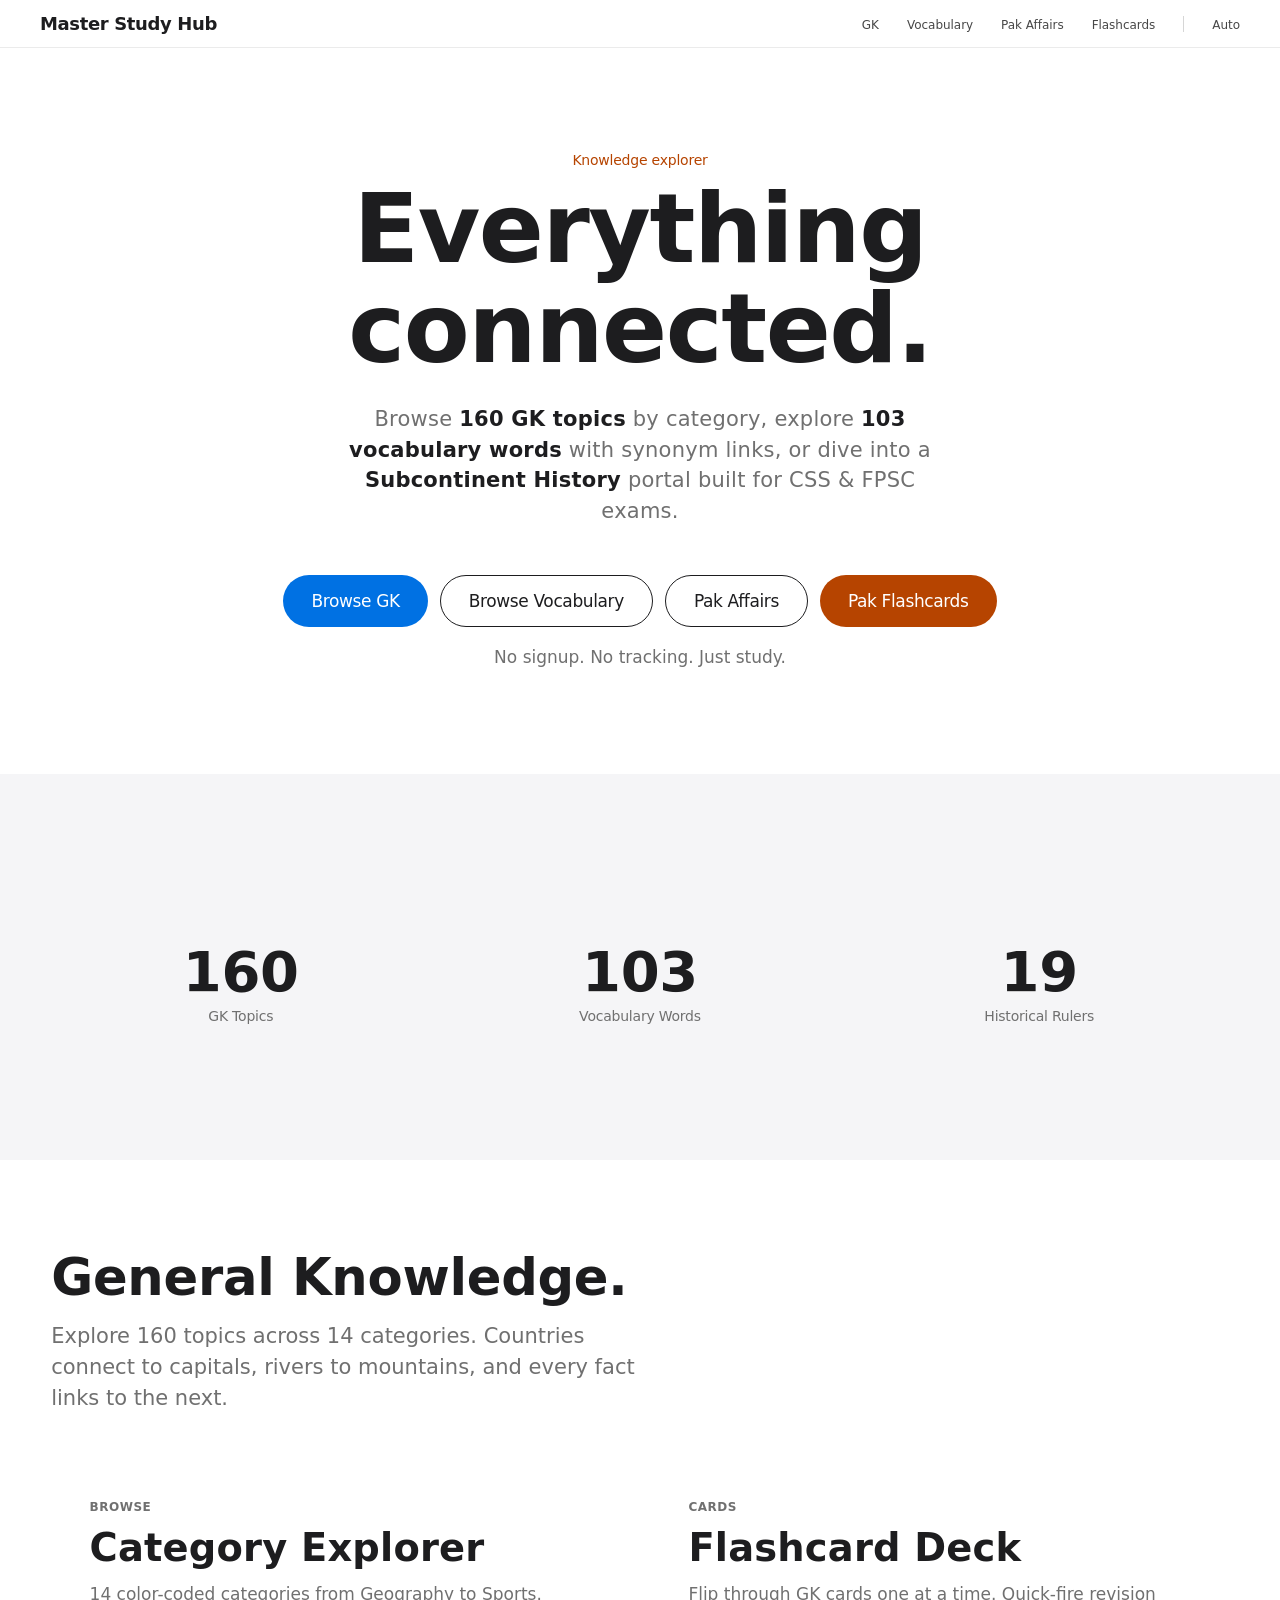
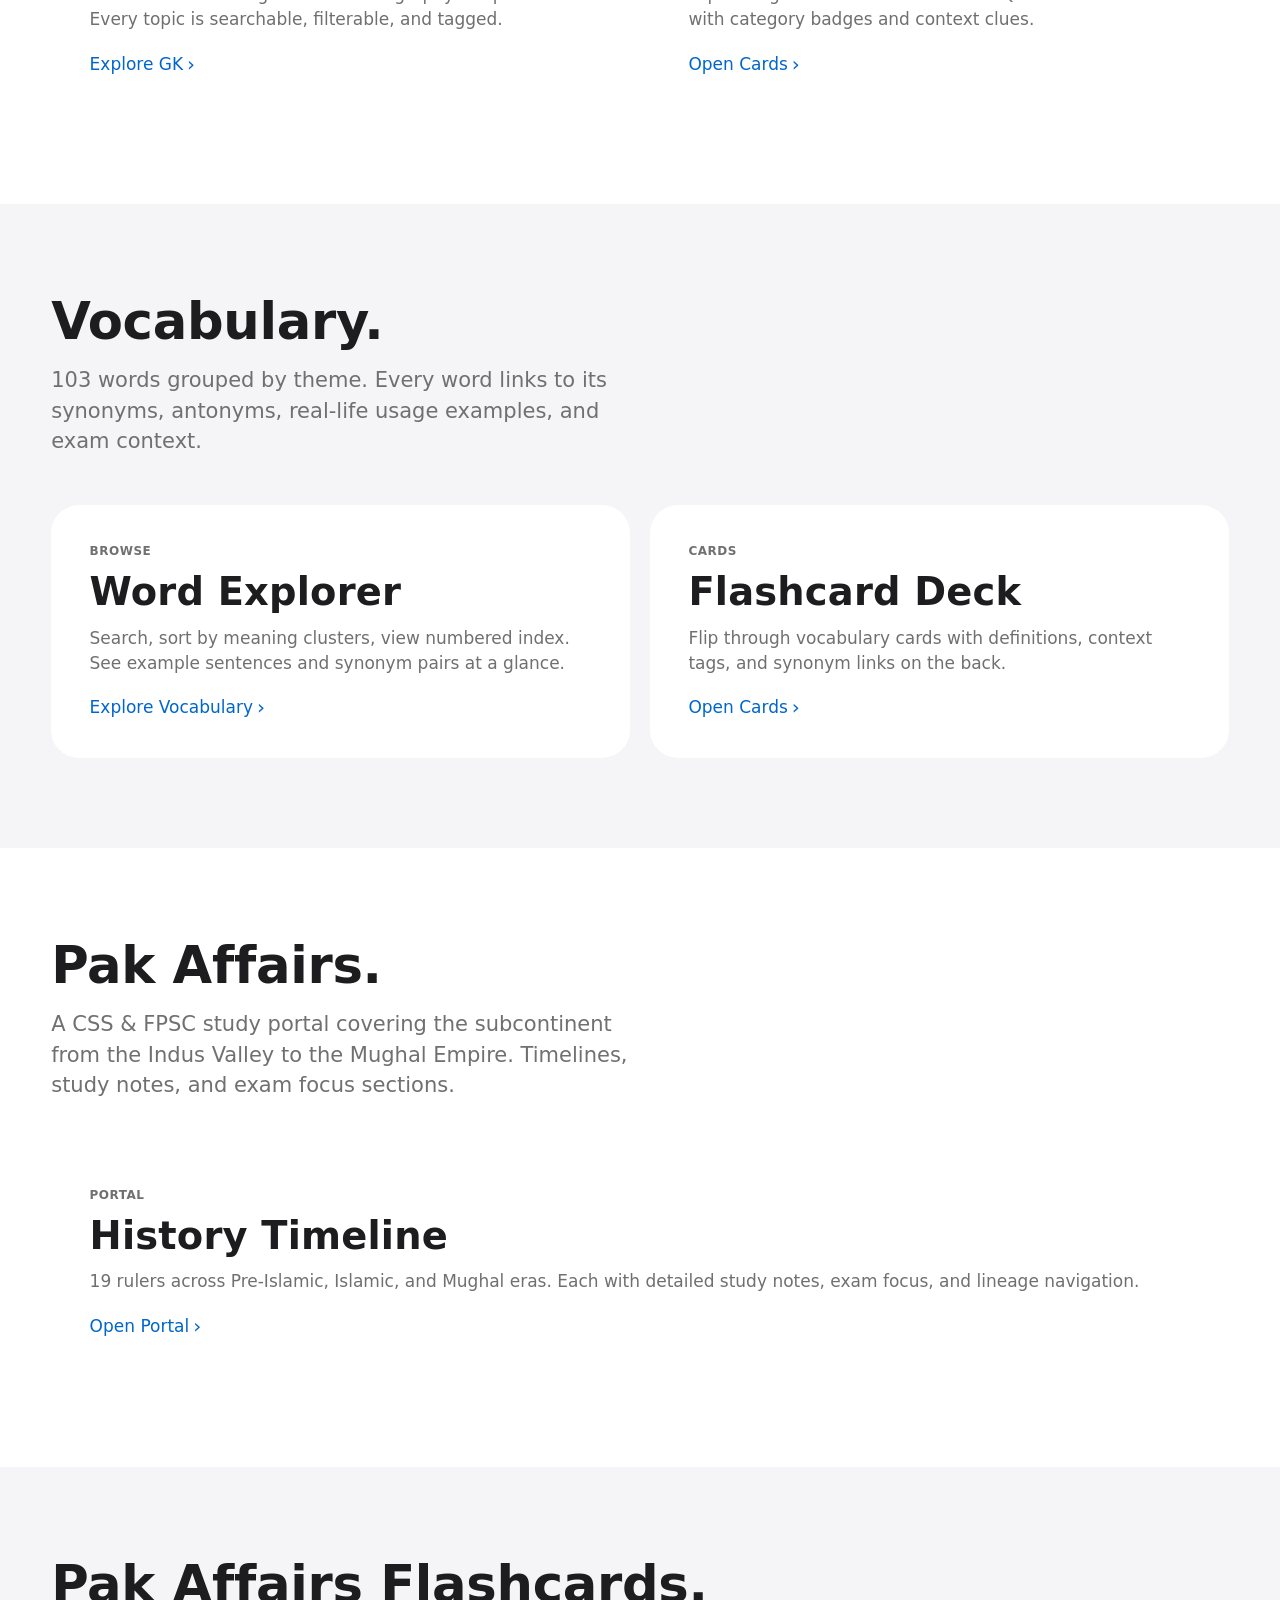
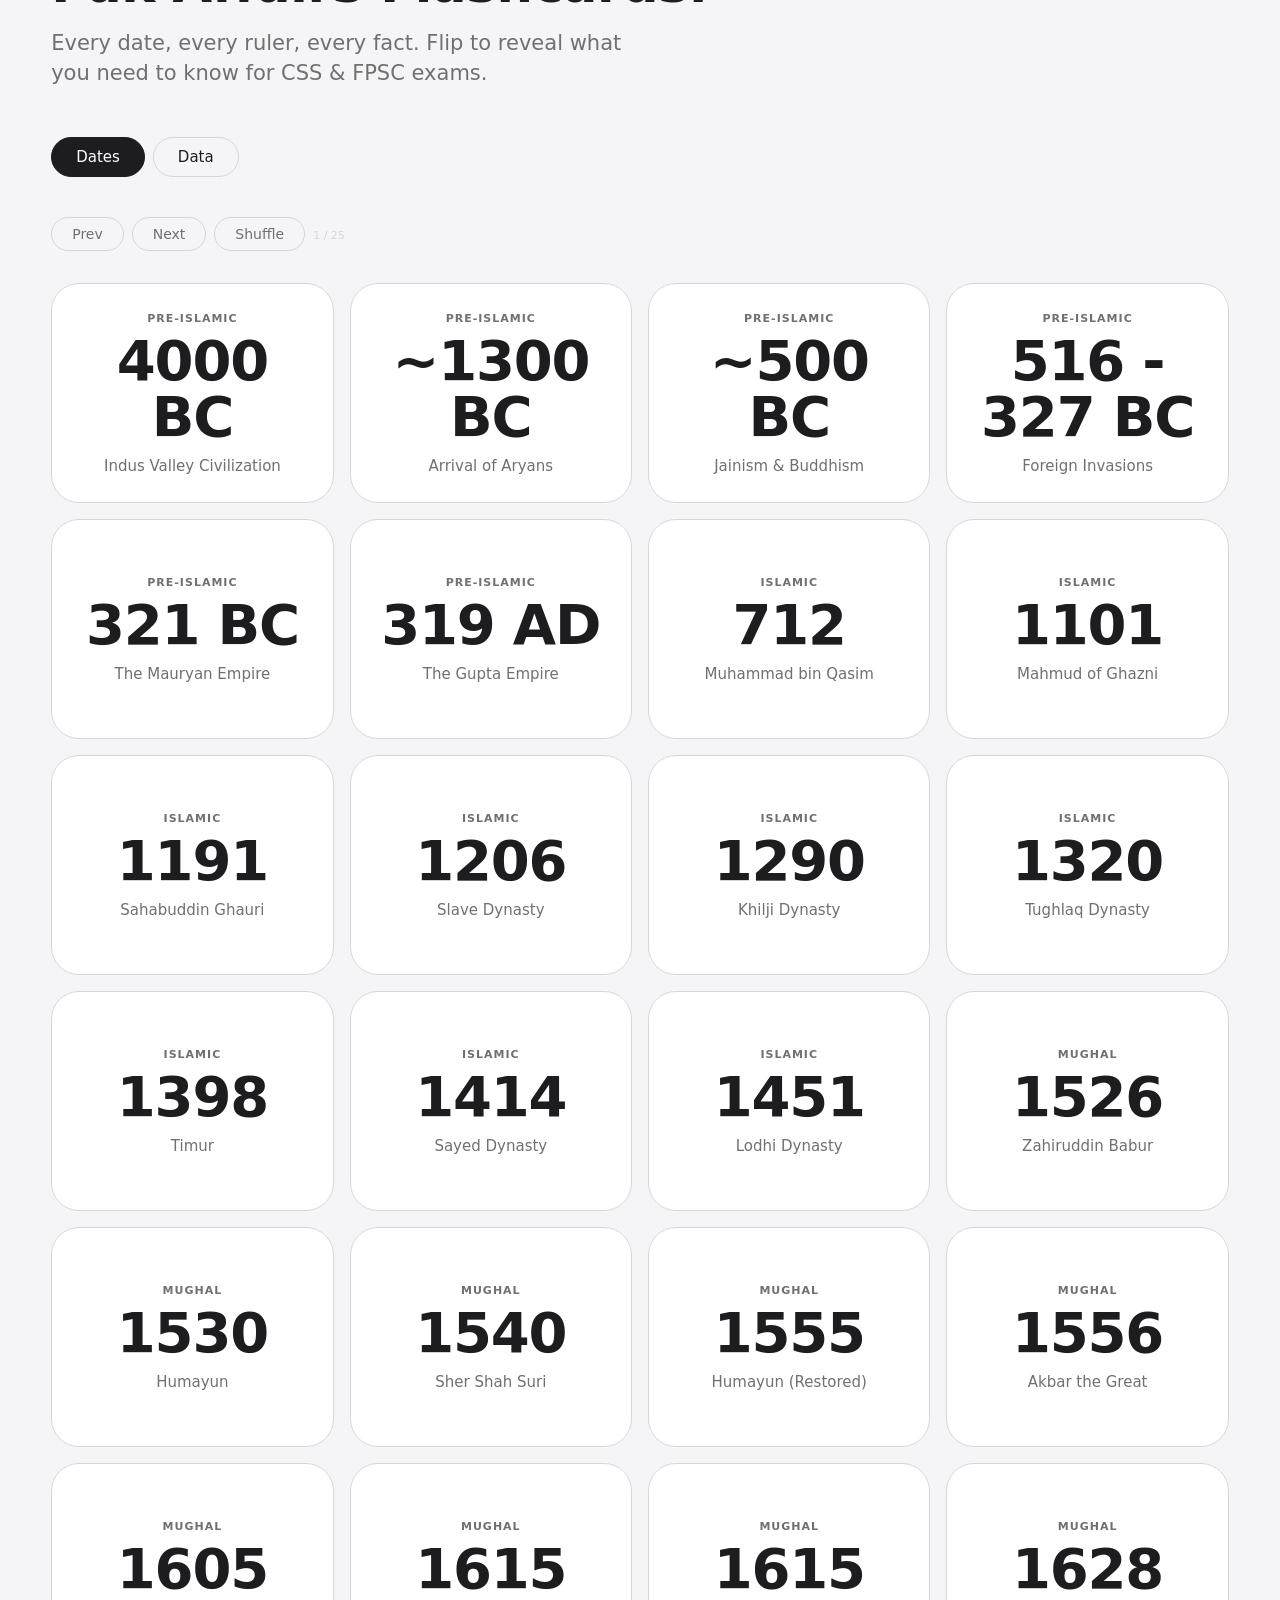
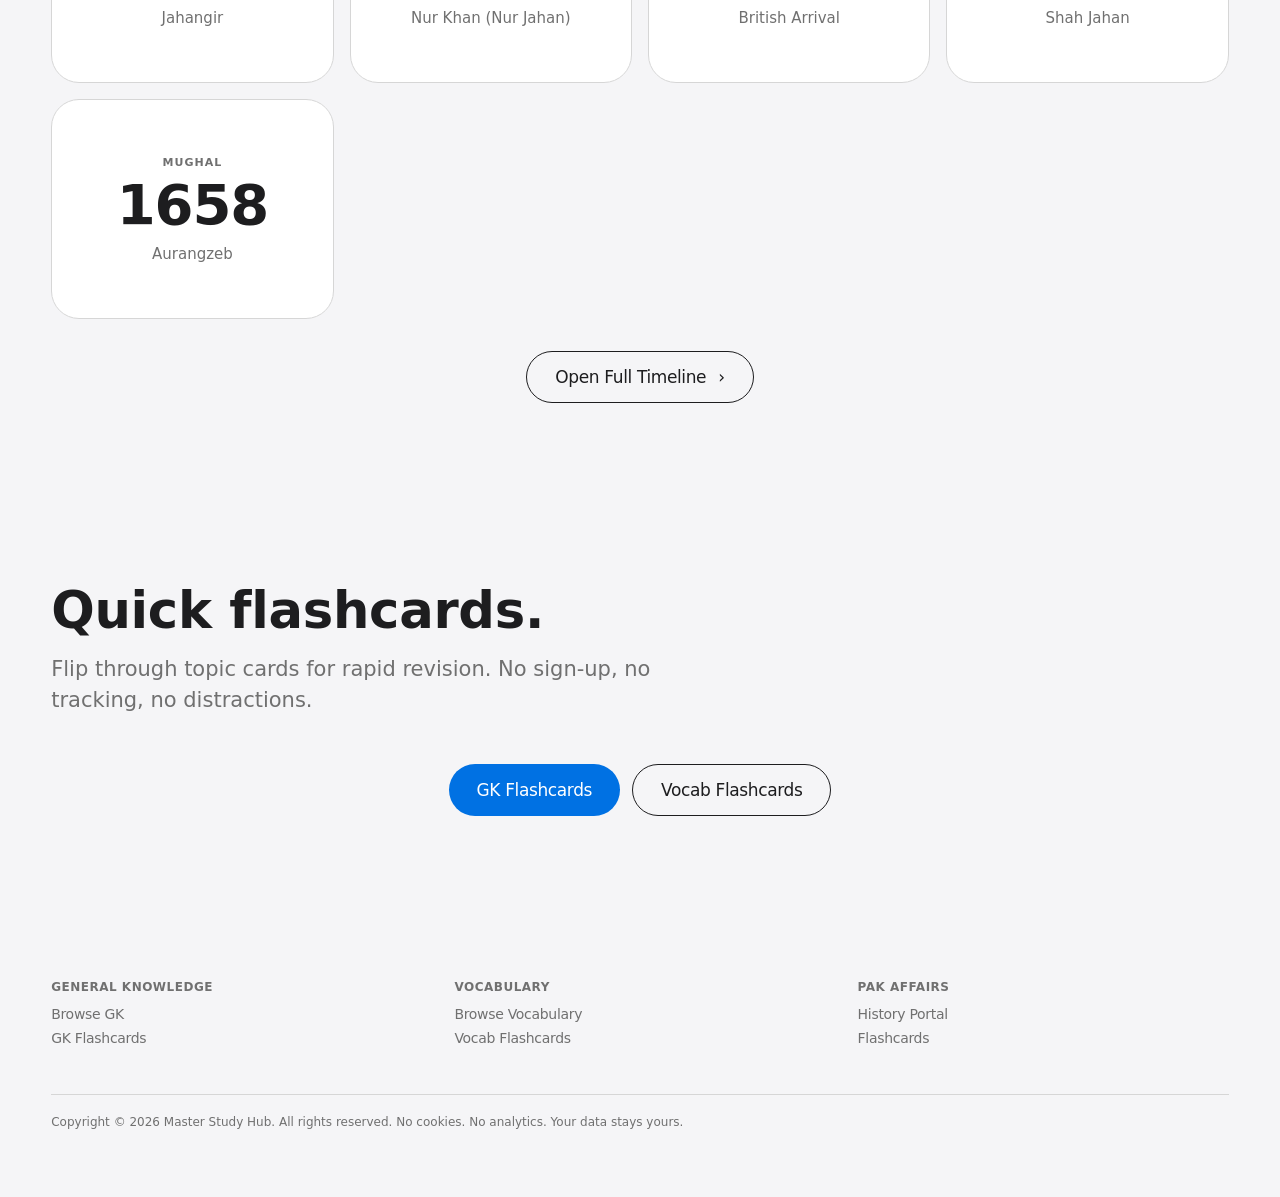
==== commit 766ea07f: "Add Pak Flashcards buttons to hero CTA, nav bar, and footer - Hero: new orange 'Pak Flashcards' pill" ====
--- a/index.html
+++ b/index.html
@@ -656,6 +656,7 @@
             <li><a href="./gk-browse.html">GK</a></li>
             <li><a href="./vocab-browse.html">Vocabulary</a></li>
             <li><a href="./pak-affairs.html">Pak Affairs</a></li>
+            <li><a href="#pak-fc">Flashcards</a></li>
             <li class="nav-divider" aria-hidden="true"></li>
             <li><a href="#" id="theme-toggle" role="button" aria-label="Toggle dark mode">Auto</a></li>
         </ul>
@@ -675,6 +676,7 @@
                 <a class="btn-pill btn-pill--primary" href="./gk-browse.html">Browse GK</a>
                 <a class="btn-pill btn-pill--ghost" href="./vocab-browse.html">Browse Vocabulary</a>
                 <a class="btn-pill btn-pill--ghost" href="./pak-affairs.html">Pak Affairs</a>
+                <a class="btn-pill btn-pill--primary" href="#pak-fc-heading" style="background:#b64400;">Pak Flashcards</a>
             </div>
             <p class="hero-pricing">No signup. No tracking. Just study.</p>
         </section>
@@ -766,7 +768,7 @@
         </section>
 
         <!-- ── Pak Affairs Flashcards ── -->
-        <section class="section section--canvas" aria-labelledby="pak-fc-heading">
+        <section class="section section--canvas" aria-labelledby="pak-fc-heading" id="pak-fc">
             <div class="section-inner">
                 <h2 id="pak-fc-heading" class="section-heading">Pak Affairs Flashcards.</h2>
                 <p class="section-body">
@@ -825,6 +827,7 @@
                 <div class="footer-col">
                     <h4 class="footer-col-title">Pak Affairs</h4>
                     <a href="./pak-affairs.html">History Portal</a>
+                    <a href="#pak-fc">Flashcards</a>
                 </div>
             </div>
             <p class="footer-legal">
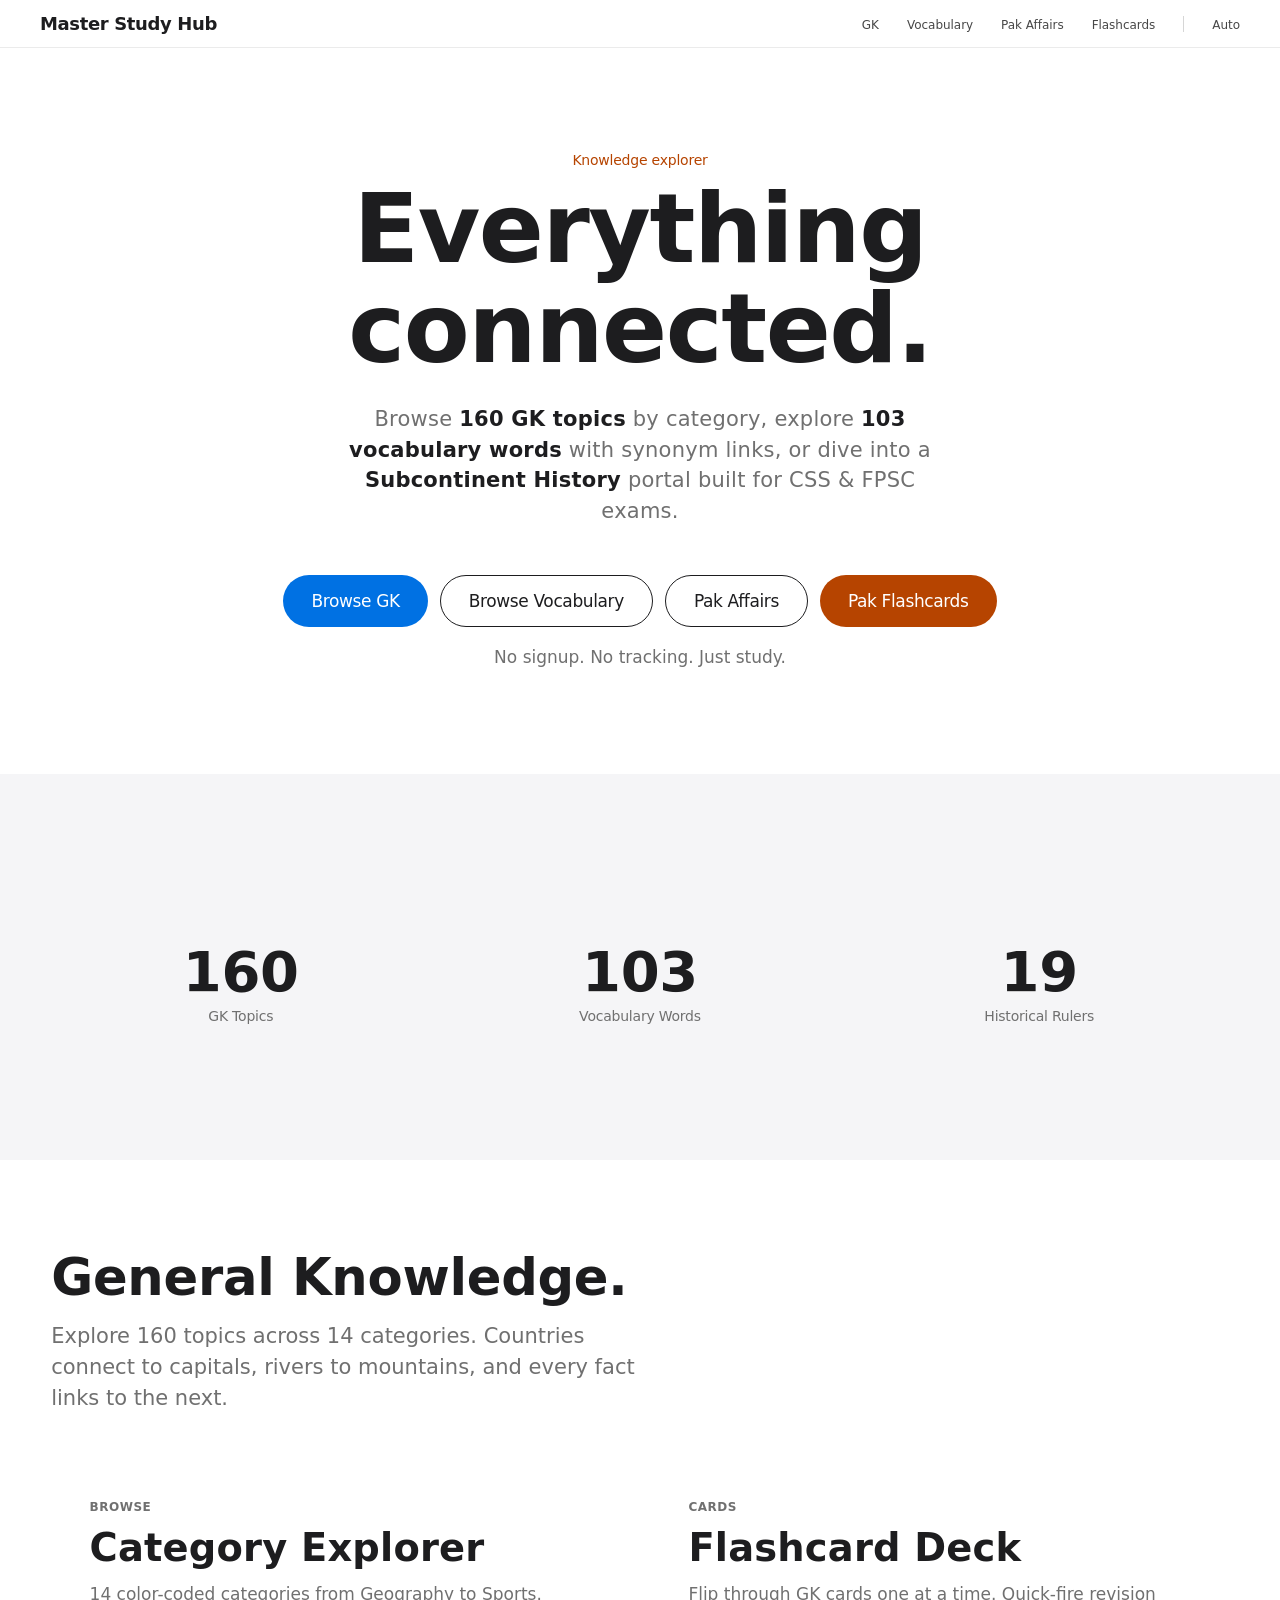
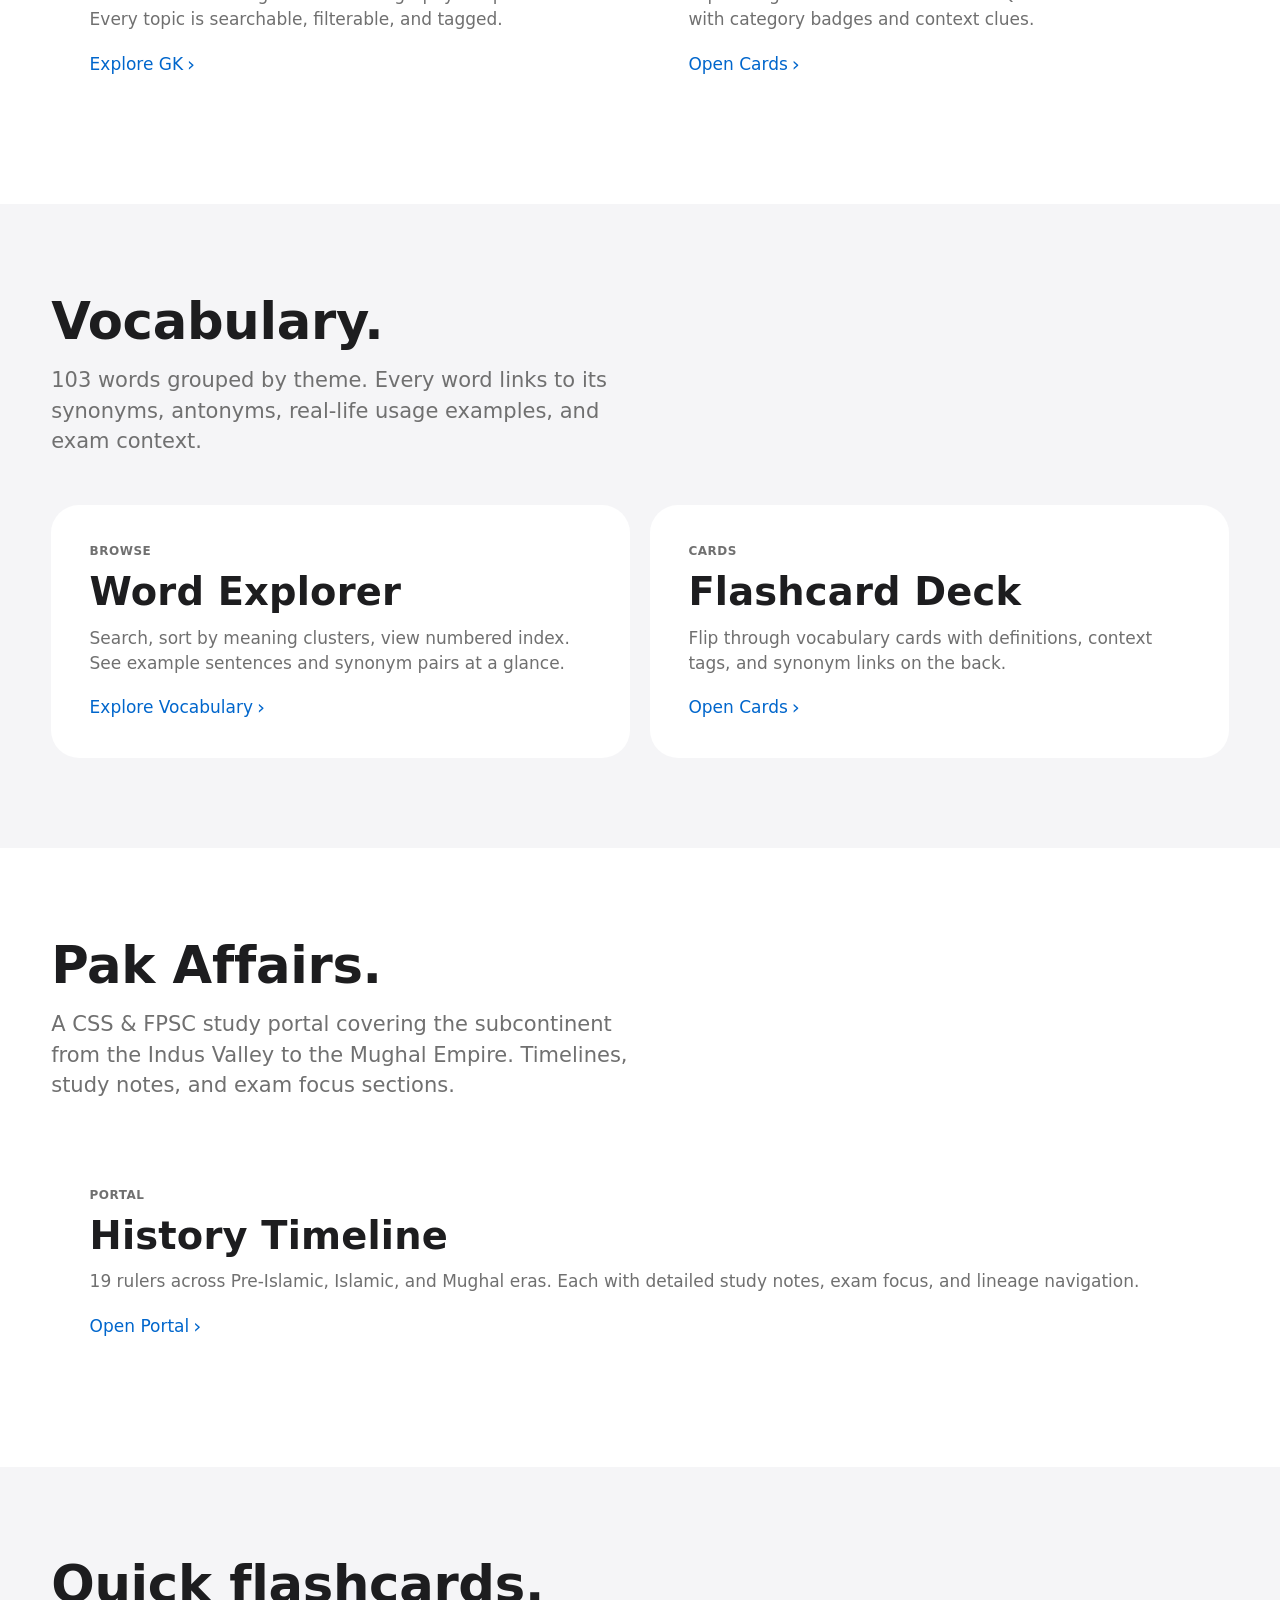
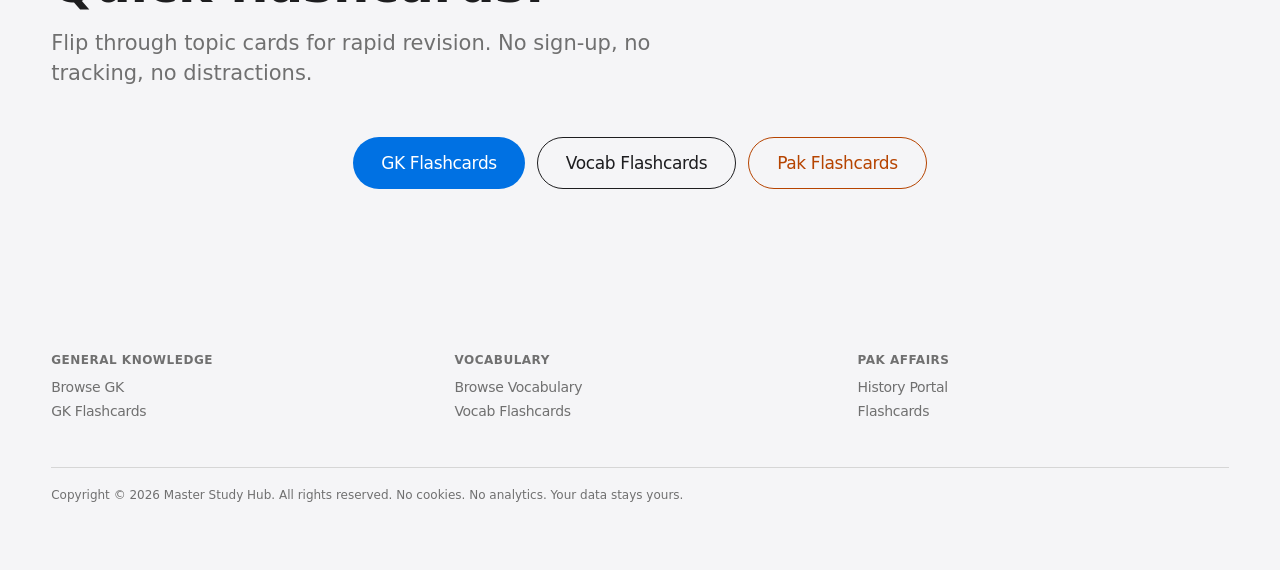
==== commit 3728e7d5: "Move Pak Affairs Flashcards to standalone pak-flashcards.html - New standalone page with full nav, h" ====
--- a/index.html
+++ b/index.html
@@ -396,196 +396,6 @@
             .feature-grid { grid-template-columns: 1fr; }
         }
 
-        /* ── Pak Flashcard Section ── */
-        .pak-fc-tabs {
-            display: flex;
-            gap: 8px;
-            margin-bottom: 40px;
-        }
-
-        .pak-fc-tab {
-            padding: 10px 24px;
-            border-radius: var(--radius-buttons);
-            border: 1px solid var(--color-hairline);
-            background: transparent;
-            color: var(--color-primary-ink);
-            font-family: var(--font-main);
-            font-size: 15px;
-            font-weight: 500;
-            cursor: pointer;
-            transition: background 0.2s, color 0.2s, border-color 0.2s;
-        }
-
-        .pak-fc-tab:hover {
-            background: var(--color-cool-wash);
-        }
-
-        .pak-fc-tab.active {
-            background: var(--color-primary-ink);
-            color: var(--color-paper);
-            border-color: var(--color-primary-ink);
-        }
-
-        .pak-fc-controls {
-            display: flex;
-            gap: 8px;
-            margin-bottom: 32px;
-            flex-wrap: wrap;
-        }
-
-        .pak-fc-ctrl {
-            padding: 8px 20px;
-            border-radius: var(--radius-buttons);
-            border: 1px solid var(--color-hairline);
-            background: transparent;
-            color: var(--color-mid-gray);
-            font-family: var(--font-main);
-            font-size: 14px;
-            font-weight: 500;
-            cursor: pointer;
-            transition: background 0.2s, color 0.2s;
-        }
-
-        .pak-fc-ctrl:hover {
-            background: var(--color-cool-wash);
-            color: var(--color-primary-ink);
-        }
-
-        .pak-fc-ctrl.active-ctrl {
-            background: var(--color-electric-blue);
-            color: var(--color-paper);
-            border-color: var(--color-electric-blue);
-        }
-
-        .pak-fc-grid {
-            display: grid;
-            grid-template-columns: repeat(auto-fill, minmax(280px, 1fr));
-            gap: 16px;
-        }
-
-        .pak-fc-card-wrapper {
-            perspective: 1000px;
-            height: 220px;
-        }
-
-        .pak-fc-card {
-            position: relative;
-            width: 100%;
-            height: 100%;
-            transform-style: preserve-3d;
-            transition: transform 0.5s cubic-bezier(0.4, 0, 0.2, 1);
-            cursor: pointer;
-        }
-
-        .pak-fc-card.flipped {
-            transform: rotateY(180deg);
-        }
-
-        .pak-fc-face {
-            position: absolute;
-            inset: 0;
-            backface-visibility: hidden;
-            -webkit-backface-visibility: hidden;
-            border-radius: var(--radius-cards);
-            padding: 28px;
-            display: flex;
-            flex-direction: column;
-            justify-content: center;
-            align-items: center;
-            text-align: center;
-            overflow: hidden;
-        }
-
-        .pak-fc-front {
-            background: var(--color-paper);
-            border: 1px solid var(--color-hairline);
-        }
-
-        .pak-fc-back {
-            background: var(--color-canvas);
-            border: 1px solid var(--color-hairline);
-            transform: rotateY(180deg);
-            justify-content: flex-start;
-            align-items: flex-start;
-            text-align: left;
-            overflow-y: auto;
-        }
-
-        .pak-fc-back::-webkit-scrollbar { width: 4px; }
-        .pak-fc-back::-webkit-scrollbar-thumb { background: var(--color-hairline); border-radius: 4px; }
-
-        .pak-fc-era {
-            font-size: 11px;
-            font-weight: 600;
-            text-transform: uppercase;
-            letter-spacing: 1px;
-            color: var(--color-mid-gray);
-            margin-bottom: 8px;
-        }
-
-        .pak-fc-front .pak-fc-year {
-            font-size: clamp(40px, 6vw, 56px);
-            font-weight: 700;
-            line-height: 1;
-            letter-spacing: -1.2px;
-            color: var(--color-primary-ink);
-            margin: 0 0 12px;
-        }
-
-        .pak-fc-front .pak-fc-name {
-            font-size: 15px;
-            font-weight: 500;
-            color: var(--color-mid-gray);
-            margin: 0;
-        }
-
-        .pak-fc-back .pak-fc-back-title {
-            font-size: 18px;
-            font-weight: 600;
-            color: var(--color-primary-ink);
-            margin: 0 0 12px;
-            line-height: 1.2;
-        }
-
-        .pak-fc-back .pak-fc-back-year {
-            font-size: 13px;
-            font-weight: 600;
-            color: var(--color-electric-blue);
-            margin-bottom: 8px;
-        }
-
-        .pak-fc-back .pak-fc-row {
-            font-size: 13px;
-            color: var(--color-mid-gray);
-            margin-bottom: 4px;
-            line-height: 1.4;
-        }
-
-        .pak-fc-back .pak-fc-row strong {
-            color: var(--color-primary-ink);
-            font-weight: 600;
-        }
-
-        .pak-fc-back .pak-fc-desc {
-            font-size: 12px;
-            color: var(--color-mid-gray);
-            line-height: 1.5;
-            margin-top: 8px;
-            border-top: 1px solid var(--color-hairline);
-            padding-top: 8px;
-        }
-
-        .pak-fc-hint {
-            font-size: 11px;
-            color: var(--color-hairline);
-            margin-top: 12px;
-        }
-
-        @media (max-width: 640px) {
-            .pak-fc-grid { grid-template-columns: 1fr; }
-            .pak-fc-card-wrapper { height: 200px; }
-        }
-
         /* ── Dark Mode ── */
         [data-theme="dark"] {
             --color-primary-ink: #f8fafc;
@@ -614,37 +424,6 @@
         [data-theme="dark"] .feature-card {
             background: var(--color-paper);
         }
-
-        [data-theme="dark"] .pak-fc-tab {
-            border-color: var(--color-hairline);
-            color: var(--color-primary-ink);
-        }
-
-        [data-theme="dark"] .pak-fc-tab.active {
-            background: var(--color-primary-ink);
-            color: var(--color-canvas);
-            border-color: var(--color-primary-ink);
-        }
-
-        [data-theme="dark"] .pak-fc-ctrl {
-            border-color: var(--color-hairline);
-            color: var(--color-mid-gray);
-        }
-
-        [data-theme="dark"] .pak-fc-ctrl:hover {
-            background: var(--color-cool-wash);
-            color: var(--color-primary-ink);
-        }
-
-        [data-theme="dark"] .pak-fc-front {
-            background: var(--color-paper);
-            border-color: var(--color-hairline);
-        }
-
-        [data-theme="dark"] .pak-fc-back {
-            background: var(--color-canvas);
-            border-color: var(--color-hairline);
-        }
     </style>
 </head>
 <body data-theme="light">
@@ -656,7 +435,7 @@
             <li><a href="./gk-browse.html">GK</a></li>
             <li><a href="./vocab-browse.html">Vocabulary</a></li>
             <li><a href="./pak-affairs.html">Pak Affairs</a></li>
-            <li><a href="#pak-fc">Flashcards</a></li>
+            <li><a href="./pak-flashcards.html">Flashcards</a></li>
             <li class="nav-divider" aria-hidden="true"></li>
             <li><a href="#" id="theme-toggle" role="button" aria-label="Toggle dark mode">Auto</a></li>
         </ul>
@@ -676,7 +455,7 @@
                 <a class="btn-pill btn-pill--primary" href="./gk-browse.html">Browse GK</a>
                 <a class="btn-pill btn-pill--ghost" href="./vocab-browse.html">Browse Vocabulary</a>
                 <a class="btn-pill btn-pill--ghost" href="./pak-affairs.html">Pak Affairs</a>
-                <a class="btn-pill btn-pill--primary" href="#pak-fc-heading" style="background:#b64400;">Pak Flashcards</a>
+                <a class="btn-pill btn-pill--primary" href="./pak-flashcards.html" style="background:#b64400;">Pak Flashcards</a>
             </div>
             <p class="hero-pricing">No signup. No tracking. Just study.</p>
         </section>
@@ -767,34 +546,6 @@
             </div>
         </section>
 
-        <!-- ── Pak Affairs Flashcards ── -->
-        <section class="section section--canvas" aria-labelledby="pak-fc-heading" id="pak-fc">
-            <div class="section-inner">
-                <h2 id="pak-fc-heading" class="section-heading">Pak Affairs Flashcards.</h2>
-                <p class="section-body">
-                    Every date, every ruler, every fact. Flip to reveal what you need to know for CSS &amp; FPSC exams.
-                </p>
-
-                <div class="pak-fc-tabs">
-                    <button class="pak-fc-tab active" data-mode="dates">Dates</button>
-                    <button class="pak-fc-tab" data-mode="data">Data</button>
-                </div>
-
-                <div class="pak-fc-controls">
-                    <button class="pak-fc-ctrl" id="pak-fc-prev">Prev</button>
-                    <button class="pak-fc-ctrl" id="pak-fc-next">Next</button>
-                    <button class="pak-fc-ctrl" id="pak-fc-shuffle">Shuffle</button>
-                    <span class="pak-fc-hint" id="pak-fc-counter">1 / 25</span>
-                </div>
-
-                <div class="pak-fc-grid" id="pak-fc-grid"></div>
-
-                <div style="text-align:center;margin-top:32px;">
-                    <a class="btn-pill btn-pill--ghost" href="./pak-affairs.html">Open Full Timeline <span style="margin-left:4px;">&rsaquo;</span></a>
-                </div>
-            </div>
-        </section>
-
         <!-- ── Flashcard Access ── -->
         <section class="section section--canvas" aria-labelledby="cards-heading">
             <div class="section-inner">
@@ -805,6 +556,7 @@
                 <div class="cta-group">
                     <a class="btn-pill btn-pill--primary" href="./gk.html">GK Flashcards</a>
                     <a class="btn-pill btn-pill--ghost" href="./vocab.html">Vocab Flashcards</a>
+                    <a class="btn-pill btn-pill--ghost" href="./pak-flashcards.html" style="border-color:#b64400;color:#b64400;">Pak Flashcards</a>
                 </div>
             </div>
         </section>
@@ -827,7 +579,7 @@
                 <div class="footer-col">
                     <h4 class="footer-col-title">Pak Affairs</h4>
                     <a href="./pak-affairs.html">History Portal</a>
-                    <a href="#pak-fc">Flashcards</a>
+                    <a href="./pak-flashcards.html">Flashcards</a>
                 </div>
             </div>
             <p class="footer-legal">
@@ -838,162 +590,6 @@
     </footer>
 
     <script>
-        // ═══════════════════════════════════════════
-        //  Pak Affairs Flashcards
-        // ═══════════════════════════════════════════
-        (function() {
-            var pakData = [
-                {year:'4000 BC',name:'Indus Valley Civilization',era:'Pre-Islamic',achievement:'Urban Planning Mastery',capital:'Harappa / Mohenjo-Daro',dynasty:'Agrarian Society',desc:'Advanced agrarian society with standardized burnt bricks (7x14x28 cm), sophisticated drainage, and early street lighting panels. Declined due to climate change, not war.'},
-                {year:'~1300 BC',name:'Arrival of Aryans',era:'Pre-Islamic',achievement:'Vedic Culture & Caste System',capital:'Subcontinent Plains',dynasty:'Indo-Aryan Tribes',desc:'Brought Sanskrit and Vedic Culture. Introduced the caste system: Brahmins (priests), Kshatriyas (warriors), Vaishyas (traders), Shudras (untouchables).'},
-                {year:'~500 BC',name:'Jainism & Buddhism',era:'Pre-Islamic',achievement:'Philosophical Rebellion',capital:'Bihar Region',dynasty:'New Religions',desc:'Jainism: 24 Tirthankaras, Ahimsa (non-violence). Buddhism: Gautama Buddha (563 BC), 4 Noble Truths, 8-Fold Path, introduced Yoga.'},
-                {year:'516 - 327 BC',name:'Foreign Invasions',era:'Pre-Islamic',achievement:'Persian & Greek Contact',capital:'North-West Frontier',dynasty:'Achaemenid / Macedonian',desc:'Darius (516 BC) and Cyrus (530 BC) attacked. Alexander the Great (327 BC) fought Battle of Hydaspes vs Raja Porus on the Jhelum River.'},
-                {year:'321 BC',name:'The Mauryan Empire',era:'Pre-Islamic',achievement:'Political Consolidation',capital:'Pataliputra',dynasty:'Maurya',desc:'Chandragupta Maurya with Chanakya (Arthashastra). Ashoka renounced violence after Kalinga, spread Buddhism to Sri Lanka, created 3-Lion Emblem.'},
-                {year:'319 AD',name:'The Gupta Empire',era:'Pre-Islamic',achievement:'The Golden Age',capital:'Pataliputra',dynasty:'Gupta',desc:'Nalanda University built in Bihar. Invention of Zero (Aryabhata), early Solar System understanding, magnetism documentation.'},
-                {year:'712',name:'Muhammad bin Qasim',era:'Islamic',achievement:'First Islamic State Entry',capital:'Sindh / Multan',dynasty:'Umayyad Caliphate',desc:'Sent by Hajjaj Bin Yousuf to attack Raja Dahir in Sindh. First formal entry of Islam into the state and political structure of the subcontinent.'},
-                {year:'1101',name:'Mahmud of Ghazni',era:'Islamic',achievement:'17 Expeditions',capital:'Ghazni',dynasty:'Ghaznavid Empire',desc:'Attacked 17 times (~1001-1024 AD). Battle of Peshawar (1001): defeated Raja Jaipal. Somnath Temple (1024): broke magnetic field holding the idol.'},
-                {year:'1191',name:'Sahabuddin Ghauri',era:'Islamic',achievement:'Foundation of Muslim Rule',capital:'Ghor / Lahore',dynasty:'Ghurid Empire',desc:'Battles of Tarain (1191-1192) vs Prithviraj Chauhan. Lost first, won second, establishing Muslim rule in Delhi. Namesake of Pakistan missile.'},
-                {year:'1206',name:'Slave Dynasty',era:'Islamic',achievement:'The Chalisa & Consolidation',capital:'Delhi / Lahore',dynasty:'Delhi Sultanate',desc:'Qutbuddin Aibak (died playing Polo). Iltutmish created Chalisa (40 Turkish commanders). Razia Sultana: first female Muslim ruler. Balban destroyed the Chalisa.'},
-                {year:'1290',name:'Khilji Dynasty',era:'Islamic',achievement:'Extreme Market Controls',capital:'Delhi',dynasty:'Delhi Sultanate',desc:'Alauddin Khilji murdered his uncle, pushed empire into South India. Extreme market controls: merchants under-weighing goods had flesh cut. Called himself Sikandar-e-Sani.'},
-                {year:'1320',name:'Tughlaq Dynasty',era:'Islamic',achievement:'Disastrous Administrative Reforms',capital:'Delhi / Daulatabad',dynasty:'Delhi Sultanate',desc:'Muhammad Bin Tughlaq: transferred capital Delhi-Daulatabad, introduced token currency (hyperinflation), failed Khorasan expedition. Feroz Shah: irrigation canals.'},
-                {year:'1398',name:'Timur',era:'Islamic',achievement:'Sacking of Delhi',capital:'Samarkand',dynasty:'Timurid Empire',desc:'Attacked 1398, Tughlaqs fled. Plundered Delhi, massacred citizens. Appointed Khizr Khan as governor, founding the Sayyid Dynasty.'},
-                {year:'1414',name:'Sayed Dynasty',era:'Islamic',achievement:'Timurid Vassals',capital:'Delhi',dynasty:'Delhi Sultanate',desc:'Founded by Khizr Khan (appointed by Timur). Limited to Delhi region, strictly vassals of the Timurid Empire. Era: 1414-1451.'},
-                {year:'1451',name:'Lodhi Dynasty',era:'Islamic',achievement:'Afghan Tribal Rule',capital:'Delhi / Agra',dynasty:'Delhi Sultanate',desc:'Bahlol, Sikandar, Ibrahim Lodhi. Sikandar Lodhi shifted capital from Delhi to Agra. Limited geographic scope. Era: 1451-1526.'},
-                {year:'1526',name:'Zahiruddin Babur',era:'Mughal',achievement:'First Battle of Panipat',capital:'Agra',dynasty:'Mughal Empire',desc:'Descendant of Timur + Genghis Khan. 12,000 troops vs Lodhi 100,000. Won with cannons and Tulughma flanking. Authored Tuzuk-e-Babri. Ruled 4 years.'},
-                {year:'1530',name:'Humayun',era:'Mughal',achievement:'First Mughal Succession Crisis',capital:'Delhi / Agra',dynasty:'Mughal Empire',desc:'Brothers conspired against him. Defeated by Sher Shah Suri at Chausa (1539) and Kanauj (1540). 15 years exile in Iran. Blinded brother Kamran.'},
-                {year:'1540',name:'Sher Shah Suri',era:'Mughal',achievement:'Administrative Genius',capital:'Sasaram / Delhi',dynasty:'Sur Empire',desc:'Overthrew Humayun. Agricultural reforms: 1/3 state, 2/3 farmers. Introduced Rupiya (modern Rupee precursor). Built Grand Trunk Road (Bangladesh to Kabul).'},
-                {year:'1555',name:'Humayun (Restored)',era:'Mughal',achievement:'Reclaimed the Mughal Throne',capital:'Delhi',dynasty:'Mughal Empire',desc:'After 15 years exile, defeated Sur forces at Battle of Sirhind (1555). Reign lasted 6 months. Died falling down library stairs (Sher Mandal). Humays Tomb: UNESCO site.'},
-                {year:'1556',name:'Akbar the Great',era:'Mughal',achievement:'Mansabdari & Social Reforms',capital:'Fatehpur Sikri',dynasty:'Mughal Empire',desc:'Emperor at 12. Mansabdari: Zat (rank) + Sawar (cavalry). Din-e-Ilahi (1582): merged Islam+Hinduism. Abolished Jizya. Banned Sati. Gifted Golden Temple land.'},
-                {year:'1605',name:'Jahangir',era:'Mughal',achievement:'Art, Justice & Nur Jahan',capital:'Lahore / Agra',dynasty:'Mughal Empire',desc:'Chain of Justice (golden chain with bells). Greatest art connoisseur. Nur Jahan: coins in her name, issued farmans. Executed Guru Arjan Dev (5th Sikh Guru), militarizing Sikhs.'},
-                {year:'1615',name:'Nur Khan (Nur Jahan)',era:'Mughal',achievement:'Female Empowerment Behind the Throne',capital:'Lahore',dynasty:'Mughal Empire',desc:'Born Mehr-un-Nissa (1577). Coins in her name (only 2nd woman after Razia Sultana). Tomb of Itimad-ud-Daulah = Baby Taj. Sidelined by Shah Jahan after 1627.'},
-                {year:'1615',name:'British Arrival',era:'Mughal',achievement:'East India Company Established',capital:'Surat / Agra',dynasty:'British East India Company',desc:'Sir Thomas Roe: first ambassador of James I. Trading factory at Surat. EIC founded 1600 by Elizabeth I. Soft entry colonialism model. Strategic patience vs Portuguese/Dutch.'},
-                {year:'1628',name:'Shah Jahan',era:'Mughal',achievement:'The Golden Age of Architecture',capital:'Delhi / Agra',dynasty:'Mughal Empire',desc:'Taj Mahal (1632-1653): 22 years, 20,000 workers, 32M rupees (~$1B today). Red Fort, Jama Masjid, Shahjahanabad. Sons fought War of Succession. Imprisoned by Aurangzeb.'},
-                {year:'1658',name:'Aurangzeb',era:'Mughal',achievement:'Empire Peak & Rise of the West',capital:'Delhi',dynasty:'Mughal Empire',desc:'Defeated brothers, executed Dara Shikoh, imprisoned father. Peak territory. Imposed Sharia, reinstated Jizya. Sparked Maratha/Sikh revolts. 7 reasons Mughals fell vs West rose.'}
-            ];
-
-            var grid = document.getElementById('pak-fc-grid');
-            var tabs = document.querySelectorAll('.pak-fc-tab');
-            var counter = document.getElementById('pak-fc-counter');
-            var mode = 'dates';
-            var currentIdx = 0;
-
-            function stripHtml(html) {
-                var tmp = document.createElement('div');
-                tmp.innerHTML = html;
-                return tmp.textContent || tmp.innerText || '';
-            }
-
-            function renderCards() {
-                grid.innerHTML = '';
-                if (mode === 'dates') {
-                    pakData.forEach(function(d, i) {
-                        var card = createCard(
-                            d.era,
-                            d.year,
-                            d.name,
-                            d.name,
-                            d.year,
-                            d.achievement,
-                            d.capital,
-                            d.dynasty,
-                            stripHtml(d.desc).substring(0, 120) + '...'
-                        );
-                        grid.appendChild(card);
-                    });
-                } else {
-                    pakData.forEach(function(d, i) {
-                        var card = createCard(
-                            d.era,
-                            d.name,
-                            d.year,
-                            d.name,
-                            d.year,
-                            d.achievement,
-                            d.capital,
-                            d.dynasty,
-                            stripHtml(d.desc).substring(0, 120) + '...'
-                        );
-                        grid.appendChild(card);
-                    });
-                }
-                updateCounter();
-            }
-
-            function createCard(era, frontLine1, frontLine2, title, year, achievement, capital, dynasty, desc) {
-                var wrapper = document.createElement('div');
-                wrapper.className = 'pak-fc-card-wrapper';
-                var card = document.createElement('div');
-                card.className = 'pak-fc-card';
-
-                card.innerHTML =
-                    '<div class="pak-fc-face pak-fc-front">' +
-                        '<span class="pak-fc-era">' + era + '</span>' +
-                        '<div class="pak-fc-year">' + frontLine1 + '</div>' +
-                        '<div class="pak-fc-name">' + frontLine2 + '</div>' +
-                    '</div>' +
-                    '<div class="pak-fc-face pak-fc-back">' +
-                        '<div class="pak-fc-back-title">' + title + '</div>' +
-                        '<div class="pak-fc-back-year">' + year + '</div>' +
-                        '<div class="pak-fc-row"><strong>Achievement:</strong> ' + achievement + '</div>' +
-                        '<div class="pak-fc-row"><strong>Capital:</strong> ' + capital + '</div>' +
-                        '<div class="pak-fc-row"><strong>Dynasty:</strong> ' + dynasty + '</div>' +
-                        '<div class="pak-fc-desc">' + desc + '</div>' +
-                    '</div>';
-
-                card.addEventListener('click', function() {
-                    card.classList.toggle('flipped');
-                });
-
-                wrapper.appendChild(card);
-                return wrapper;
-            }
-
-            function updateCounter() {
-                counter.textContent = (currentIdx + 1) + ' / ' + pakData.length;
-            }
-
-            // Tab switching
-            tabs.forEach(function(tab) {
-                tab.addEventListener('click', function() {
-                    tabs.forEach(function(t) { t.classList.remove('active'); });
-                    tab.classList.add('active');
-                    mode = tab.getAttribute('data-mode');
-                    currentIdx = 0;
-                    renderCards();
-                });
-            });
-
-            // Prev / Next
-            document.getElementById('pak-fc-prev').addEventListener('click', function() {
-                var cards = grid.querySelectorAll('.pak-fc-card-wrapper');
-                cards[currentIdx].querySelector('.pak-fc-card').classList.remove('flipped');
-                currentIdx = (currentIdx - 1 + cards.length) % cards.length;
-                cards[currentIdx].scrollIntoView({ behavior: 'smooth', block: 'center' });
-                updateCounter();
-            });
-
-            document.getElementById('pak-fc-next').addEventListener('click', function() {
-                var cards = grid.querySelectorAll('.pak-fc-card-wrapper');
-                cards[currentIdx].querySelector('.pak-fc-card').classList.remove('flipped');
-                currentIdx = (currentIdx + 1) % cards.length;
-                cards[currentIdx].scrollIntoView({ behavior: 'smooth', block: 'center' });
-                updateCounter();
-            });
-
-            // Shuffle
-            document.getElementById('pak-fc-shuffle').addEventListener('click', function() {
-                for (var i = pakData.length - 1; i > 0; i--) {
-                    var j = Math.floor(Math.random() * (i + 1));
-                    var temp = pakData[i];
-                    pakData[i] = pakData[j];
-                    pakData[j] = temp;
-                }
-                currentIdx = 0;
-                renderCards();
-            });
-
-            renderCards();
-        })();
-
         // Theme toggle
         const toggle = document.getElementById('theme-toggle');
         const body = document.body;
